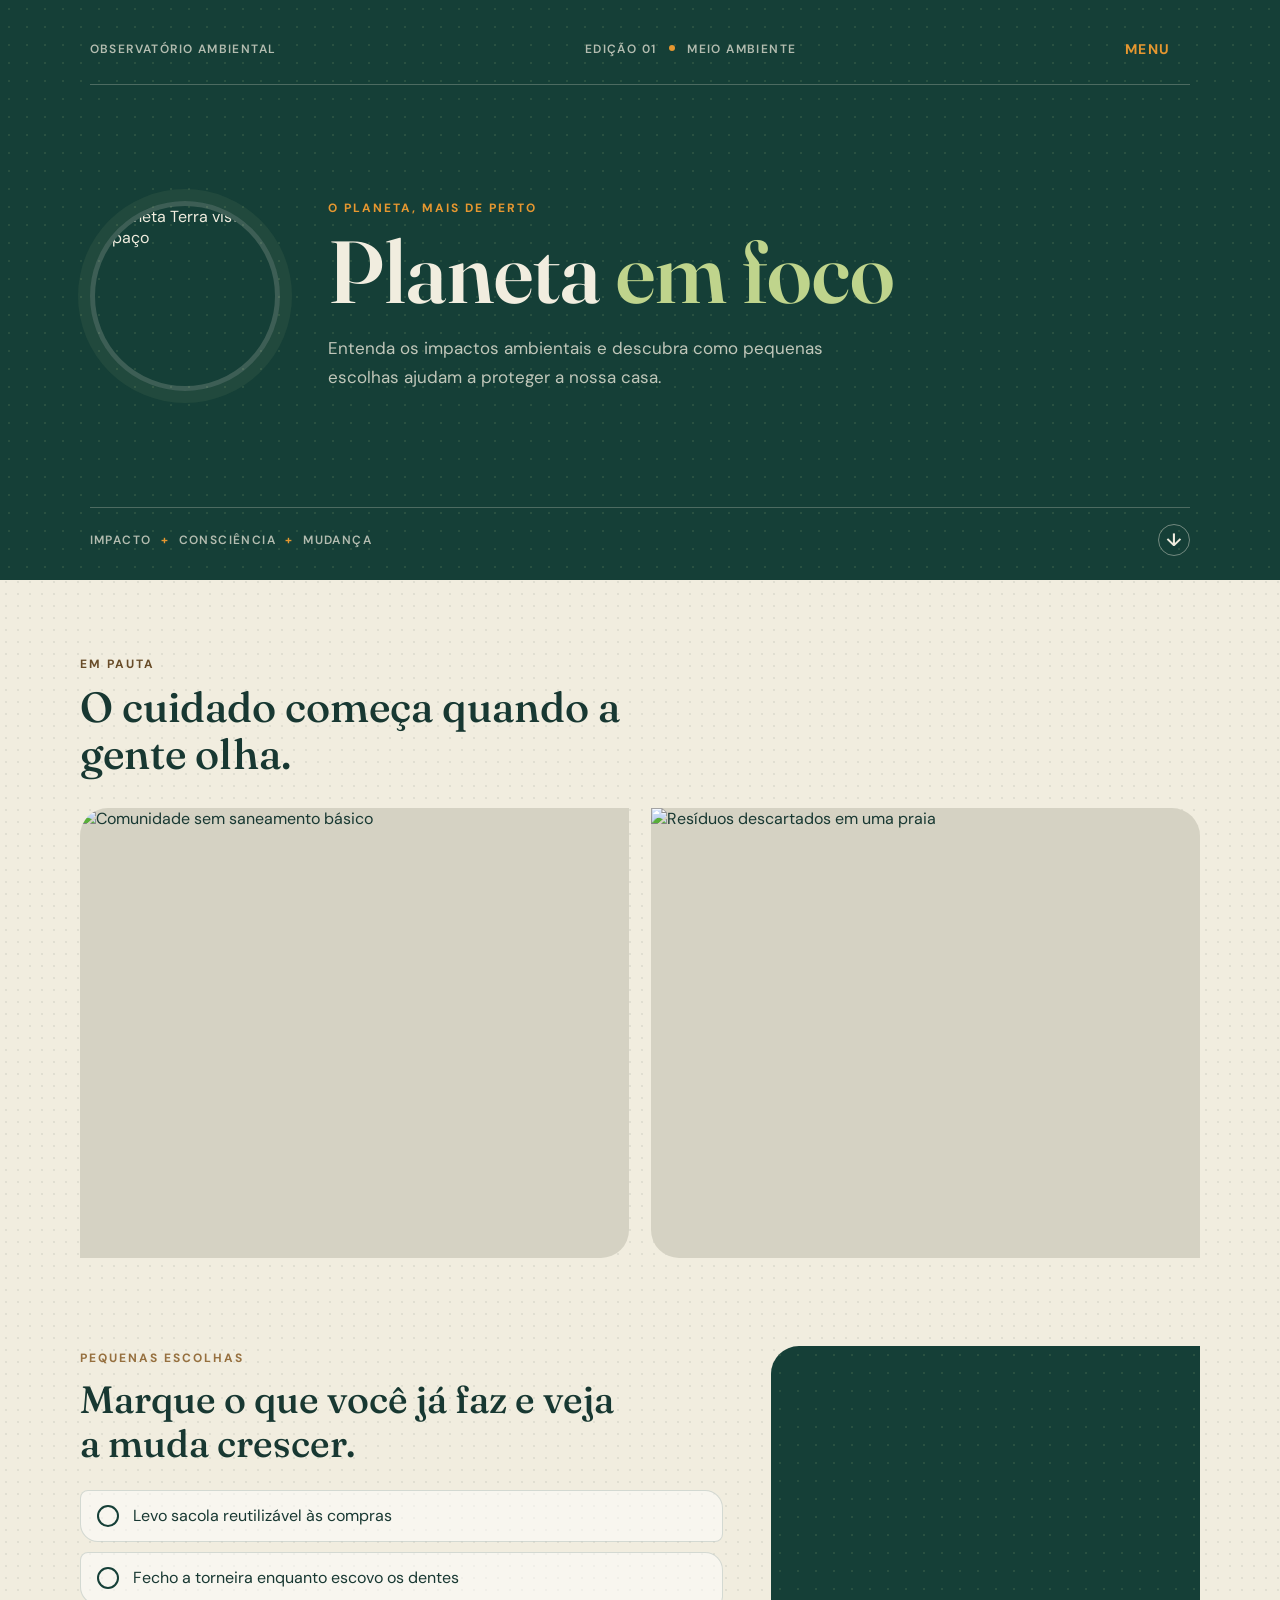
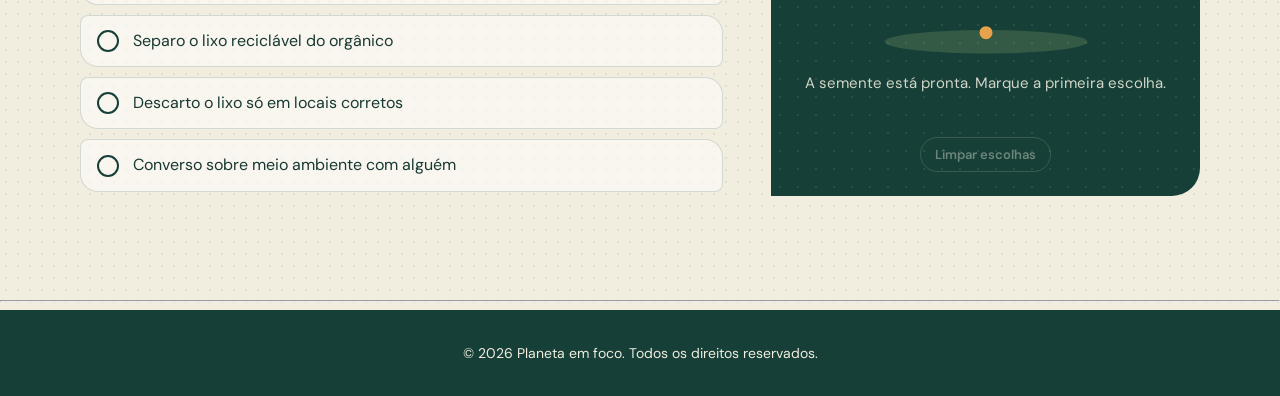
==== index.html @ eb2c62c0 "add new files" ====
<!doctype html>
<html lang="pt-BR">
  <head>
    <meta charset="UTF-8" />
    <meta name="viewport" content="width=device-width, initial-scale=1.0" />
    <link rel="preconnect" href="https://fonts.googleapis.com" />
    <link rel="preconnect" href="https://fonts.gstatic.com" crossorigin />
    <link
      href="https://fonts.googleapis.com/css2?family=DM+Sans:wght@400;500;600;700&family=Fraunces:opsz,wght@9..144,500;9..144,600;9..144,700&display=swap"
      rel="stylesheet"
    />
    <link rel="stylesheet" href="css/style.css" />
    <link rel="stylesheet" href="css/interacoes.css" />
    <title>Planeta em foco</title>
  </head>
  <body>
    <div class="capa">
      <div class="linha-superior">
        <span>Observatório ambiental</span>
        <span>Edição 01 <i></i> Meio ambiente</span>
        <nav class="navegacao" aria-label="Navegação principal">
          <details class="menu">
            <summary class="link-menu botao-menu">Menu</summary>
            <div class="opcoes-menu">
              <a class="link-menu" href="html/sobre-nos.html">Sobre nós</a>
              <a class="link-menu" href="html/projetos.html">Projetos</a>
              <a class="link-menu" href="html/feitos.html">Feitos</a>
              <a class="link-menu" href="html/blog.html">Blog</a>
              <a class="link-menu" href="html/comoajudar.html">Como ajudar</a>
              <a class="link-menu" href="html/voluntario.html">Voluntarie-se</a>
              <a class="link-menu" href="html/campanhas.html">Campanhas</a>
              <a class="link-menu" href="html/galeria.html">Galeria</a>
              <a class="link-menu" href="html/contatos.html">Contatos</a>
              <a class="link-menu" href="html/orcamento_hospedagem.html">Hospedagem e domínio</a>
            </div>
          </details>
        </nav>
      </div>
      <div class="destaque">
        <img
          class="imagem-planeta"
          src="https://images.unsplash.com/photo-1614730321146-b6fa6a46bcb4?auto=format&fit=crop&w=400&q=85"
          alt="Planeta Terra visto do espaço"
        />
        <div class="texto-destaque">
          <p class="subtitulo">O planeta, mais de perto</p>
          <h1>Planeta <span>em foco</span></h1>
          <p class="descricao">
            Entenda os impactos ambientais e descubra como pequenas escolhas
            ajudam a proteger a nossa casa.
          </p>
        </div>
      </div>
      <div class="linha-inferior">
        <span>IMPACTO <b>+</b> CONSCIÊNCIA <b>+</b> MUDANÇA</span>
        <button
          class="seta-rolagem"
          type="button"
          aria-label="Ir para o final da página"
        >
          ↓
        </button>
      </div>
    </div>
    <main>
      <section class="temas" aria-label="Temas ambientais">
        <div class="titulo-secao">
          <p class="subtitulo">Em pauta</p>
          <h2>O cuidado começa quando a gente olha.</h2>
        </div>
        <div class="grade-imagens">
          <figure class="cartao-imagem" tabindex="0">
            <img
              src="img/pexels-tomfisk-5368119.jpg.jpeg"
              alt="Comunidade sem saneamento básico"
            />
            <figcaption>
              <span>01 / SANEAMENTO</span
              ><strong>Infraestrutura também é saúde.</strong
              ><span
                >Sem saneamento básico, comunidades ficam mais expostas à
                poluição e a doenças.</span
              >
            </figcaption>
          </figure>
          <figure class="cartao-imagem imagem-secundaria" tabindex="0">
            <img
              src="img/pexels-shardar-tarikul-islam-84327533-9090149.jpg.jpeg"
              alt="Resíduos descartados em uma praia"
            />
            <figcaption>
              <span>02 / RESÍDUOS</span><strong>O lixo não desaparece.</strong
              ><span
                >Reduzir, reutilizar e reciclar ajuda a proteger os oceanos e a
                vida que depende deles.</span
              >
            </figcaption>
          </figure>
        </div>
      </section>
      <section class="escolhas" aria-labelledby="titulo-escolhas">
        <div>
          <p class="subtitulo">Pequenas escolhas</p>
          <h2 id="titulo-escolhas">Marque o que você já faz e veja a muda crescer.</h2>
          <ul class="escolhas-lista">
            <li><label><input type="checkbox" /> Levo sacola reutilizável às compras</label></li>
            <li><label><input type="checkbox" /> Fecho a torneira enquanto escovo os dentes</label></li>
            <li><label><input type="checkbox" /> Separo o lixo reciclável do orgânico</label></li>
            <li><label><input type="checkbox" /> Descarto o lixo só em locais corretos</label></li>
            <li><label><input type="checkbox" /> Converso sobre meio ambiente com alguém</label></li>
          </ul>
        </div>
        <figure class="escolhas-muda">
          <svg viewBox="0 0 200 220" role="img" aria-label="Muda que cresce a cada escolha marcada">
            <ellipse cx="100" cy="206" rx="78" ry="9" fill="#bfd48c" opacity="0.18" />
            <circle cx="100" cy="199" r="5" fill="#e6a34b" />
            <rect class="muda-caule" x="97" y="60" width="6" height="140" rx="3" fill="#bfd48c" />
            <g class="muda-folha esquerda" data-passo="1"><ellipse cx="80" cy="174" rx="20" ry="9" transform="rotate(-28 80 174)" fill="#bfd48c" /></g>
            <g class="muda-folha direita" data-passo="2"><ellipse cx="121" cy="146" rx="21" ry="9" transform="rotate(28 121 146)" fill="#bfd48c" /></g>
            <g class="muda-folha esquerda" data-passo="3"><ellipse cx="78" cy="118" rx="22" ry="10" transform="rotate(-28 78 118)" fill="#bfd48c" /></g>
            <g class="muda-folha direita" data-passo="4"><ellipse cx="123" cy="92" rx="22" ry="10" transform="rotate(28 123 92)" fill="#bfd48c" /></g>
            <g class="muda-folha esquerda" data-passo="5"><ellipse cx="82" cy="66" rx="20" ry="9" transform="rotate(-28 82 66)" fill="#bfd48c" /></g>
            <circle class="muda-fruto" cx="100" cy="52" r="10" fill="#e6a34b" />
          </svg>
          <figcaption aria-live="polite"></figcaption>
          <button class="escolhas-limpar" type="button">Limpar escolhas</button>
        </figure>
      </section>
    </main>
    <hr />
    <footer>
      <p>&copy; 2026 Planeta em foco. Todos os direitos reservados.</p>
    </footer>
    <script>
      document.addEventListener("DOMContentLoaded", () => {
        const scrollButton = document.querySelector(".seta-rolagem");

        if (!scrollButton) return;

        const goToBottom = () => {
          window.scrollTo({
            top: document.documentElement.scrollHeight,
            behavior: "smooth",
          });
        };

        scrollButton.addEventListener("click", goToBottom);
        scrollButton.addEventListener("keydown", (event) => {
          if (event.key === "Enter" || event.key === " ") {
            event.preventDefault();
            goToBottom();
          }
        });
      });
    </script>
      <script src="js/interacoes.js"></script>
  </body>
</html>
---- css/style.css ----
:root {
    color-scheme: light;
    --paper: #f1eddf;
    --ink: #183832;
    --forest: #153f37;
    --leaf: #bfd48c;
    --sun: #e69730;
    --muted: #222423;
}

* {
    box-sizing: border-box;
}

body {
    min-width: 320px;
    margin: 0;
    color: var(--ink);
    background-color: var(--paper);
    background-image: radial-gradient(rgba(42, 66, 51, 0.09) 0.7px, transparent 0.8px);
    background-size: 12px 12px;
    font-family: 'DM Sans', sans-serif;
}

.capa {
    min-height: 580px;
    padding: 30px max(7vw, 32px) 24px;
    display: flex;
    flex-direction: column;
    justify-content: space-between;
    color: var(--paper);
    background-color: var(--forest);
    background-image: radial-gradient(rgba(191, 212, 140, 0.12) 0.8px, transparent 1px);
    background-size: 18px 18px;
}

.linha-superior,
.linha-inferior {
    display: flex;
    justify-content: space-between;
    align-items: center;
    gap: 16px;
    color: rgba(241, 237, 223, 0.72);
    font-size: 12px;
    font-weight: 600;
    letter-spacing: 1.4px;
    text-transform: uppercase;
}

.linha-superior {
    padding-bottom: 16px;
    border-bottom: 1px solid rgba(241, 237, 223, 0.25);
}

.navegacao {
    display: flex;
    align-items: center;
}

.menu {
    position: relative;
}

.botao-menu {
    list-style: none;
    transition: color 180ms ease, background-color 180ms ease, transform 180ms ease;
}

.botao-menu:hover,
.botao-menu:focus-visible,
.menu[open] > .botao-menu {
    color: var(--leaf);
    background-color: rgba(241, 237, 223, 0.1);
    transform: translateY(-2px);
}

.botao-menu:focus-visible {
    outline: 2px solid var(--sun);
    outline-offset: 3px;
}

.botao-menu::-webkit-details-marker {
    display: none;
}

.opcoes-menu {
    position: absolute;
    top: 100%;
    right: 0;
    z-index: 5;
    display: none;
    min-width: 190px;
    padding: 8px;
    flex-direction: column;
    background: var(--forest);
    border: 1px solid rgba(241, 237, 223, 0.25);
    box-shadow: 0 12px 28px rgba(0, 0, 0, 0.2);
}

.menu:hover .opcoes-menu,
.menu:focus-within .opcoes-menu,
.menu[open] .opcoes-menu {
    display: flex;
}

.opcoes-menu .link-menu {
    display: block;
    padding: 10px 12px;
    text-align: left;
}

.opcoes-menu .link-menu:hover,
.opcoes-menu .link-menu:focus-visible {
    background: rgba(241, 237, 223, 0.12);
    color: var(--leaf);
    transform: translateX(3px);
}

.opcoes-menu .link-menu {
    transition: background-color 180ms ease, color 180ms ease, transform 180ms ease;
}

.linha-superior i {
    display: inline-block;
    width: 6px;
    height: 6px;
    margin: 0 8px 2px;
    border-radius: 50%;
    background: var(--sun);
}

.destaque {
    width: min(100%, 1120px);
    margin: 40px auto;
    display: grid;
    grid-template-columns: 190px minmax(0, 1fr);
    align-items: center;
    gap: 48px;
}

.imagem-planeta {
    width: 190px;
    aspect-ratio: 1;
    border: 5px solid rgba(241, 237, 223, 0.18);
    border-radius: 50%;
    object-fit: cover;
    box-shadow: 0 0 0 12px rgba(191, 212, 140, 0.07);
}

.subtitulo {
    margin: 0 0 12px;
    color: var(--sun);
    font-size: 12px;
    font-weight: 700;
    letter-spacing: 2px;
    text-transform: uppercase;
}

.texto-destaque h1 {
    margin: 0;
    font-family: 'Fraunces', Georgia, serif;
    font-size: 88px;
    font-weight: 600;
    line-height: 0.98;
}

.texto-destaque h1 span {
    color: var(--leaf);
}

.descricao {
    max-width: 530px;
    margin: 20px 0 0;
    color: rgba(241, 237, 223, 0.78);
    font-size: 17px;
    line-height: 1.7;
}

.linha-inferior {
    padding-top: 16px;
    border-top: 1px solid rgba(241, 237, 223, 0.25);
}

.linha-inferior b {
    padding: 0 5px;
    color: var(--sun);
}

.seta-rolagem {
    display: grid;
    width: 32px;
    aspect-ratio: 1;
    place-items: center;
    padding: 0;
    border: 1px solid rgba(241, 237, 223, 0.42);
    border-radius: 50%;
    background: transparent;
    color: var(--paper);
    font: inherit;
    font-size: 18px;
    cursor: pointer;
    transition: transform 220ms ease, background-color 220ms ease, box-shadow 220ms ease, border-color 220ms ease;
    animation: flutuar-seta 2s ease-in-out infinite;
}

.seta-rolagem:hover,
.seta-rolagem:focus-visible {
    transform: translateY(3px) scale(1.08);
    background: rgba(255, 255, 255, 0.08);
    border-color: rgba(241, 237, 223, 0.8);
    box-shadow: 0 0 0 6px rgba(191, 212, 140, 0.12);
    outline: none;
    animation-play-state: paused;
}

.seta-rolagem:active {
    transform: translateY(4px) scale(0.94);
}

@keyframes flutuar-seta {
    0%, 100% {
        transform: translateY(0);
    }
    50% {
        transform: translateY(4px);
    }
}

.temas {
    width: min(100% - 64px, 1120px);
    margin: 0 auto;
    padding: 76px 0 88px;
}

.titulo-secao {
    max-width: 620px;
    margin-bottom: 30px;
}

.titulo-secao .subtitulo {
    color: #684c28;
}

.titulo-secao h2 {
    margin: 0;
    font-family: 'Fraunces', Georgia, serif;
    font-size: 42px;
    font-weight: 500;
    line-height: 1.12;
}
.subtitulo-h3 {
    font-size: 24px;
}
.texto-secao {
    max-width: 620px;
    color: var(--muted);
    font-size: 16px;
    line-height: 1.7;
}
.video-galeria {
    max-width: 860px;
    margin: 40px auto 56px;
    padding: clamp(18px, 3vw, 28px);
    border: 1px solid rgba(21, 63, 55, 0.16);
    border-radius: 8px 32px;
    background: rgba(255, 255, 255, 0.58);
    box-shadow: 0 18px 42px rgba(24, 56, 50, 0.1);
}

.video-galeria-cabecalho {
    margin-bottom: 20px;
}

.video-galeria-cabecalho .subtitulo {
    margin: 0 0 8px;
    color: #96703f;
    font-size: 12px;
    font-weight: 700;
    letter-spacing: 1.5px;
    text-transform: uppercase;
}

.video-galeria-cabecalho h2 {
    margin: 0;
    font-family: 'Fraunces', Georgia, serif;
    font-size: clamp(28px, 4vw, 38px);
    font-weight: 500;
    line-height: 1.15;
}

.video-galeria-cabecalho .texto-secao {
    margin: 10px 0 0;
}

.video-galeria-grade {
    display: grid;
    grid-template-columns: repeat(2, minmax(0, 1fr));
    gap: 20px;
}

.video-galeria-item {
    min-width: 0;
    margin: 0;
}

.video-galeria-player {
    display: block;
    width: 100%;
    aspect-ratio: 16 / 9;
    border: 1px solid rgba(21, 63, 55, 0.18);
    border-radius: 4px 20px;
    background: #10251f;
    object-fit: cover;
    box-shadow: 0 10px 24px rgba(24, 56, 50, 0.16);
}

.video-galeria-item figcaption {
    margin-top: 10px;
    color: var(--ink);
    font-size: 14px;
    font-weight: 700;
}

.video-galeria-player:focus-visible {
    outline: 3px solid var(--sun);
    outline-offset: 4px;
}

.video-galeria-nota {
    margin: 14px 0 0;
    color: var(--muted);
    font-size: 13px;
    line-height: 1.6;
}

@media (max-width: 600px) {
    .video-galeria-grade {
        grid-template-columns: 1fr;
    }
}

.hospedagem-grade {
    display: grid;
    grid-template-columns: repeat(auto-fit, minmax(min(100%, 280px), 1fr));
    align-items: stretch;
    gap: 18px;
    margin: 32px 0;
}

.hospedagem-opcao {
    display: flex;
    flex-direction: column;
    padding: 24px;
    border: 1px solid rgba(21, 63, 55, 0.18);
    border-radius: 6px;
    background: rgba(255, 255, 255, 0.46);
}

.hospedagem-recomendada {
    border-color: var(--forest);
    background: rgba(191, 212, 140, 0.2);
}

.hospedagem-tipo {
    margin: 0 0 10px;
    color: #583f1e;
    font-size: 12px;
    font-weight: 700;
    text-transform: uppercase;
}

.hospedagem-opcao h3,
.hospedagem-recomendacao h3 {
    margin: 0 0 12px;
    font-family: 'Fraunces', Georgia, serif;
    font-size: 25px;
    font-weight: 500;
    line-height: 1.2;
}

.hospedagem-resumo,
.hospedagem-nota,
.hospedagem-recomendacao p,
.hospedagem-rodape,
.hospedagem-fontes {
    color: var(--muted);
    line-height: 1.65;
}

.hospedagem-opcao dl {
    margin: 12px 0;
}

.hospedagem-opcao dl div {
    display: flex;
    justify-content: space-between;
    gap: 12px;
    padding: 10px 0;
    border-bottom: 1px solid rgba(21, 63, 55, 0.12);
}

.hospedagem-opcao dt {
    color: var(--muted);
}

.hospedagem-opcao dd {
    margin: 0;
    color: var(--ink);
    font-weight: 700;
    text-align: right;
}

.hospedagem-opcao a {
    margin-top: auto;
    color: var(--forest);
    font-weight: 700;
}

.hospedagem-recomendacao {
    margin: 36px 0 24px;
    padding: 28px;
    border-left: 4px solid var(--sun);
    background: rgba(255, 255, 255, 0.48);
}

.hospedagem-recomendacao .subtitulo {
    color: #9c5900;
}

.hospedagem-recomendacao p,
.hospedagem-rodape,
.hospedagem-fontes {
    margin-bottom: 0;
    font-size: 14px;
}

.hospedagem-rodape {
    max-width: 850px;
}

.hospedagem-fontes a {
    color: var(--forest);
}

.formulario-voluntario {
    max-width: 760px;
    margin: 28px 0;
    padding: 24px;
    border: 1px solid rgba(21, 63, 55, 0.18);
    border-radius: 6px;
    background: rgba(255, 255, 255, 0.46);
}

.campos-voluntario {
    display: grid;
    grid-template-columns: repeat(auto-fit, minmax(min(100%, 240px), 1fr));
    gap: 18px;
}

.campo-voluntario {
    display: grid;
    align-content: start;
    gap: 7px;
    min-width: 0;
}

.campo-amplo {
    grid-column: 1 / -1;
}

.campo-voluntario label,
.opcoes-voluntario legend {
    color: var(--ink);
    font-size: 14px;
    font-weight: 700;
}

.campo-voluntario input,
.campo-voluntario select,
.campo-voluntario textarea {
    width: 100%;
    min-height: 44px;
    padding: 10px 12px;
    border: 1px solid rgba(21, 63, 55, 0.3);
    border-radius: 4px;
    background: #fffefa;
    color: var(--ink);
    font: inherit;
}

.campo-voluntario textarea {
    min-height: 120px;
    resize: vertical;
}

.campo-voluntario input:focus-visible,
.campo-voluntario select:focus-visible,
.campo-voluntario textarea:focus-visible,
.opcoes-voluntario input:focus-visible,
.botao-voluntario:focus-visible {
    outline: 3px solid var(--sun);
    outline-offset: 3px;
}

.opcoes-voluntario {
    display: flex;
    flex-wrap: wrap;
    gap: 14px 22px;
    margin: 0;
    padding: 16px;
    border: 1px solid rgba(21, 63, 55, 0.18);
    border-radius: 4px;
}

.opcoes-voluntario legend {
    padding: 0 6px;
}

.opcoes-voluntario label {
    display: inline-flex;
    align-items: center;
    gap: 8px;
    color: var(--ink);
    font-size: 14px;
}

.opcoes-voluntario input {
    width: 18px;
    height: 18px;
    accent-color: var(--forest);
}

.aviso-formulario,
.retorno-formulario {
    color: var(--muted);
    font-size: 14px;
    line-height: 1.6;
}

.botao-voluntario {
    min-height: 44px;
    padding: 10px 18px;
    border: 1px solid var(--forest);
    border-radius: 4px;
    background: var(--forest);
    color: var(--paper);
    font: inherit;
    font-weight: 700;
    cursor: pointer;
    transition: transform 180ms ease, box-shadow 180ms ease, background-color 180ms ease;
}

.botao-voluntario:hover:not(:disabled),
.botao-voluntario:focus-visible:not(:disabled) {
    background: #20594d;
    box-shadow: 0 8px 18px rgba(24, 56, 50, 0.2);
    transform: translateY(-2px);
}

.botao-voluntario:active:not(:disabled) {
    box-shadow: 0 3px 8px rgba(24, 56, 50, 0.16);
    transform: translateY(1px) scale(0.98);
}

.botao-voluntario:disabled {
    cursor: not-allowed;
    opacity: 0.6;
}

.arvore-scroll {
    width: min(100% - 64px, 1120px);
    margin: 24px auto 10px;
    padding: 20px 0 10px;
}

.arvore-wrapper {
    display: grid;
    grid-template-columns: minmax(0, 1.2fr) minmax(0, 0.8fr);
    align-items: center;
    gap: 30px;
    padding: 32px 28px;
    border-radius: 32px;
    background: linear-gradient(135deg, rgba(191, 212, 140, 0.18), rgba(255, 255, 255, 0.4));
    border: 1px solid rgba(21, 63, 55, 0.08);
    box-shadow: 0 18px 36px rgba(24, 56, 50, 0.06);
}

.arvore-scene {
    position: relative;
    width: min(100%, 520px);
    height: 280px;
    margin: 0 auto;
    cursor: pointer;
    overflow: hidden;
    isolation: isolate;
}

.arvore-scene::after {
    content: "";
    position: absolute;
    left: 50%;
    bottom: 66px;
    width: 210px;
    height: 120px;
    border-radius: 50%;
    background: radial-gradient(circle, rgba(130, 193, 108, 0.4) 0%, rgba(130, 193, 108, 0.14) 42%, rgba(130, 193, 108, 0) 72%);
    transform: translateX(-50%) scale(0.2);
    opacity: 0;
    transition: transform 700ms ease, opacity 500ms ease;
}

.sol {
    position: absolute;
    top: 26px;
    right: 52px;
    width: 64px;
    height: 64px;
    border-radius: 50%;
    background: radial-gradient(circle, #fbe9a7 0%, #f2c66f 52%, #db9d3f 100%);
    box-shadow: 0 0 28px rgba(242, 198, 111, 0.7);
    opacity: 0.4;
    transition: opacity 400ms ease, transform 500ms ease;
}

.arvore-scene:hover .sol,
.arvore-scene:focus-within .sol {
    opacity: 1;
    transform: scale(1.08);
}

.solo {
    position: absolute;
    left: 12%;
    right: 12%;
    bottom: 18px;
    height: 32px;
    border-radius: 50%;
    background: linear-gradient(180deg, #7ca569 0%, #3b7d4a 100%);
    box-shadow: inset 0 8px 18px rgba(255, 255, 255, 0.12);
}

.raiz {
    position: absolute;
    left: 50%;
    bottom: 20px;
    width: 26px;
    height: 24px;
    border-radius: 50% 50% 60% 40%;
    background: linear-gradient(180deg, #785b3d 0%, #5a3d2d 100%);
    box-shadow: 12px 4px 0 rgba(90, 61, 45, 0.35), -12px 4px 0 rgba(90, 61, 45, 0.25);
    transform: translateX(-50%) scaleY(0.15);
    opacity: 0;
    transition: transform 500ms ease, opacity 300ms ease;
}

.tronco {
    position: absolute;
    left: 50%;
    bottom: 30px;
    width: 26px;
    height: 0;
    border-radius: 18px;
    background: linear-gradient(180deg, #785b3d 0%, #5a3d2d 100%);
    box-shadow: inset -5px 0 0 rgba(255, 255, 255, 0.12);
    transform: translateX(-50%) scaleY(0.1);
    transform-origin: bottom center;
    opacity: 0;
    transition: height 700ms cubic-bezier(0.19, 1, 0.22, 1), transform 700ms ease, opacity 300ms ease;
}

.galho {
    position: absolute;
    left: 50%;
    width: 100px;
    height: 12px;
    border-radius: 999px;
    background: linear-gradient(90deg, #5a3d2d, #785b3d);
    transform-origin: left center;
    opacity: 0;
    transition: transform 700ms ease, opacity 300ms ease;
}

.galho-1 {
    bottom: 142px;
    transform: translateX(-15%) rotate(-34deg) scaleX(0.08);
}

.galho-2 {
    bottom: 154px;
    transform: translateX(-82%) rotate(26deg) scaleX(0.08);
}

.galho-3 {
    bottom: 126px;
    width: 88px;
    transform: translateX(-18%) rotate(-18deg) scaleX(0.08);
}

.galho-4 {
    bottom: 170px;
    width: 86px;
    transform: translateX(-76%) rotate(38deg) scaleX(0.08);
}

.galho-5 {
    bottom: 185px;
    width: 84px;
    transform: translateX(-20%) rotate(-42deg) scaleX(0.08);
}

.folha {
    position: absolute;
    width: 42px;
    height: 42px;
    border-radius: 58% 42% 56% 44% / 52% 45% 55% 48%;
    background: linear-gradient(135deg, #d9f09f 0%, #88bf5a 26%, #3b8d57 100%);
    box-shadow: inset -6px -4px 0 rgba(255, 255, 255, 0.12), 0 8px 18px rgba(25, 76, 51, 0.12);
    opacity: 0;
    transform: scale(0.18) translateY(18px) rotate(8deg);
    transition: transform 700ms cubic-bezier(0.16, 1, 0.3, 1), opacity 500ms ease;
}

.folha-1 { left: 42%; bottom: 122px; }
.folha-2 { left: 50%; bottom: 148px; }
.folha-3 { left: 57%; bottom: 136px; }
.folha-4 { left: 35%; bottom: 144px; }
.folha-5 { left: 53%; bottom: 176px; }
.folha-6 { left: 41%; bottom: 178px; }
.folha-7 { left: 61%; bottom: 172px; }
.folha-8 { left: 46%; bottom: 196px; }
.folha-9 { left: 51%; bottom: 208px; }
.folha-10 { left: 37%; bottom: 188px; }
.folha-11 { left: 63%; bottom: 150px; }
.folha-12 { left: 30%; bottom: 166px; }
.folha-13 { left: 49%; bottom: 222px; }
.folha-14 { left: 57%; bottom: 216px; }
.folha-15 { left: 27%; bottom: 145px; width: 34px; height: 34px; }
.folha-16 { left: 68%; bottom: 142px; width: 36px; height: 36px; }
.folha-17 { left: 32%; bottom: 194px; width: 38px; height: 38px; }
.folha-18 { left: 67%; bottom: 184px; width: 40px; height: 40px; }
.folha-19 { left: 40%; bottom: 218px; width: 34px; height: 34px; }
.folha-20 { left: 59%; bottom: 232px; width: 36px; height: 36px; }
.folha-21 { left: 23%; bottom: 176px; width: 32px; height: 32px; }
.folha-22 { left: 72%; bottom: 166px; width: 32px; height: 32px; }
.folha-23 { left: 44%; bottom: 154px; width: 30px; height: 30px; }
.folha-24 { left: 51%; bottom: 160px; width: 32px; height: 32px; }
.folha-25 { left: 47%; bottom: 180px; width: 34px; height: 34px; }
.folha-26 { left: 55%; bottom: 188px; width: 30px; height: 30px; }
.folha-27 { left: 43%; bottom: 202px; width: 32px; height: 32px; }
.folha-28 { left: 52%; bottom: 210px; width: 34px; height: 34px; }
.folha-29 { left: 46%; bottom: 226px; width: 28px; height: 28px; }
.folha-30 { left: 56%; bottom: 224px; width: 30px; height: 30px; }
.folha-31 { left: 38%; bottom: 156px; width: 28px; height: 28px; }
.folha-32 { left: 58%; bottom: 158px; width: 28px; height: 28px; }
.folha-33 { left: 40%; bottom: 186px; width: 30px; height: 30px; }
.folha-34 { left: 61%; bottom: 194px; width: 28px; height: 28px; }
.folha-35 { left: 48%; bottom: 196px; width: 26px; height: 26px; }
.folha-36 { left: 54%; bottom: 202px; width: 28px; height: 28px; }
.folha-37 { left: 36%; bottom: 216px; width: 28px; height: 28px; }
.folha-38 { left: 63%; bottom: 214px; width: 28px; height: 28px; }
.folha-39 { left: 44%; bottom: 238px; width: 26px; height: 26px; }
.folha-40 { left: 60%; bottom: 240px; width: 26px; height: 26px; }
.folha-49 { left: 35%; bottom: 158px; width: 30px; height: 30px; }
.folha-50 { left: 40%; bottom: 166px; width: 34px; height: 34px; }
.folha-51 { left: 45%; bottom: 158px; width: 28px; height: 28px; }
.folha-52 { left: 38%; bottom: 184px; width: 28px; height: 28px; }
.folha-53 { left: 44%; bottom: 188px; width: 32px; height: 32px; }
.folha-54 { left: 49%; bottom: 178px; width: 28px; height: 28px; }
.folha-55 { left: 41%; bottom: 208px; width: 26px; height: 26px; }
.folha-56 { left: 47%; bottom: 214px; width: 24px; height: 24px; }
.folha-57 { left: 27%; bottom: 154px; width: 30px; height: 30px; }
.folha-58 { left: 32%; bottom: 162px; width: 34px; height: 34px; }
.folha-59 { left: 36%; bottom: 174px; width: 28px; height: 28px; }
.folha-60 { left: 25%; bottom: 184px; width: 28px; height: 28px; }
.folha-61 { left: 30%; bottom: 194px; width: 32px; height: 32px; }
.folha-62 { left: 35%; bottom: 202px; width: 26px; height: 26px; }
.folha-63 { left: 28%; bottom: 214px; width: 24px; height: 24px; }
.folha-64 { left: 34%; bottom: 222px; width: 28px; height: 28px; }

.arvore-scene:hover::after,
.arvore-scene:focus-within::after,
.arvore-scene.arvore-fixa::after {
    opacity: 1;
    transform: translateX(-50%) scale(1);
}

.arvore-scene:hover .raiz,
.arvore-scene:focus-within .raiz,
.arvore-scene:hover .tronco,
.arvore-scene:focus-within .tronco,
.arvore-scene:hover .galho,
.arvore-scene:focus-within .galho,
.arvore-scene:hover .folha,
.arvore-scene:focus-within .folha {
    opacity: 1;
}

.arvore-scene:hover .raiz,
.arvore-scene:focus-within .raiz {
    transform: translateX(-50%) scaleY(1);
}

.arvore-scene:hover .tronco,
.arvore-scene:focus-within .tronco {
    height: 135px;
    transform: translateX(-50%) scaleY(1);
}

.arvore-scene:hover .galho-1,
.arvore-scene:focus-within .galho-1 {
    transform: translateX(-15%) rotate(-34deg) scaleX(1);
}

.arvore-scene:hover .galho-2,
.arvore-scene:focus-within .galho-2 {
    transform: translateX(-82%) rotate(26deg) scaleX(1);
}

.arvore-scene:hover .galho-3,
.arvore-scene:focus-within .galho-3 {
    transform: translateX(-18%) rotate(-18deg) scaleX(1);
}

.arvore-scene:hover .galho-4,
.arvore-scene:focus-within .galho-4 {
    transform: translateX(-76%) rotate(38deg) scaleX(1);
}

.arvore-scene:hover .galho-5,
.arvore-scene:focus-within .galho-5 {
    transform: translateX(-20%) rotate(-42deg) scaleX(1);
}

.arvore-scene:hover .folha,
.arvore-scene:focus-within .folha,
.arvore-scene.arvore-fixa .folha {
    transform: scale(1) translateY(0) rotate(0deg);
}

.arvore-scene.arvore-fixa .sol {
    opacity: 1;
    transform: scale(1.08);
}

.arvore-scene.arvore-fixa .raiz {
    opacity: 1;
    transform: translateX(-50%) scaleY(1);
}

.arvore-scene.arvore-fixa .tronco {
    height: 135px;
    opacity: 1;
    transform: translateX(-50%) scaleY(1);
}

.arvore-scene.arvore-fixa .galho,
.arvore-scene.arvore-fixa .folha {
    opacity: 1;
}

.arvore-scene.arvore-fixa .galho-1 {
    transform: translateX(-15%) rotate(-34deg) scaleX(1);
}

.arvore-scene.arvore-fixa .galho-2 {
    transform: translateX(-82%) rotate(26deg) scaleX(1);
}

.arvore-scene.arvore-fixa .galho-3 {
    transform: translateX(-18%) rotate(-18deg) scaleX(1);
}

.arvore-scene.arvore-fixa .galho-4 {
    transform: translateX(-76%) rotate(38deg) scaleX(1);
}

.arvore-scene.arvore-fixa .galho-5 {
    transform: translateX(-20%) rotate(-42deg) scaleX(1);
}

.maca {
    position: absolute;
    z-index: 2;
    width: 17px;
    height: 17px;
    border-radius: 50%;
    background: radial-gradient(circle at 35% 30%, #ffcf92 0 10%, #e65f43 32%, #a92f35 100%);
    box-shadow: inset -3px -3px 0 rgba(112, 36, 39, 0.18), 0 5px 8px rgba(93, 47, 35, 0.18);
    opacity: 0;
    transform: scale(0.15) translateY(-8px);
    transform-origin: center bottom;
    transition: opacity 250ms ease, transform 520ms cubic-bezier(0.16, 1, 0.3, 1);
}

.maca::before {
    content: "";
    position: absolute;
    top: -5px;
    left: 9px;
    width: 2px;
    height: 7px;
    border-radius: 999px;
    background: #5a3d2d;
    transform: rotate(18deg);
}

.maca::after {
    content: "";
    position: absolute;
    top: -6px;
    left: 11px;
    width: 8px;
    height: 5px;
    border-radius: 100% 0 100% 0;
    background: #76a957;
    transform: rotate(-18deg);
}

.maca-1 { left: 31%; bottom: 174px; }
.maca-2 { left: 38%; bottom: 148px; --maca-deslocamento: -58px; }
.maca-3 { left: 45%; bottom: 196px; }
.maca-4 { left: 53%; bottom: 166px; }
.maca-5 { left: 59%; bottom: 205px; --maca-deslocamento: 58px; }
.maca-6 { left: 65%; bottom: 154px; }
.maca-7 { left: 41%; bottom: 226px; }
.maca-8 { left: 50%; bottom: 132px; }

.arvore-scene.arvore-fixa .maca {
    opacity: 1;
    transform: scale(1) translateY(0);
}

.arvore-scene.arvore-fixa .maca-1 { transition-delay: 80ms; }
.arvore-scene.arvore-fixa .maca-2 { transition-delay: 150ms; }
.arvore-scene.arvore-fixa .maca-3 { transition-delay: 220ms; }
.arvore-scene.arvore-fixa .maca-4 { transition-delay: 290ms; }
.arvore-scene.arvore-fixa .maca-5 { transition-delay: 360ms; }
.arvore-scene.arvore-fixa .maca-6 { transition-delay: 430ms; }
.arvore-scene.arvore-fixa .maca-7 { transition-delay: 500ms; }
.arvore-scene.arvore-fixa .maca-8 { transition-delay: 570ms; }

.maca-caindo {
    transition: none !important;
    will-change: top, left, transform;
}

.onda-clique {
    position: absolute;
    z-index: 3;
    width: 22px;
    height: 22px;
    border: 2px solid var(--sun);
    border-radius: 50%;
    pointer-events: none;
    transform: translate(-50%, -50%) scale(0.2);
    animation: onda-crescendo 850ms ease-out forwards;
}

@keyframes onda-crescendo {
    0% {
        opacity: 0.9;
        transform: translate(-50%, -50%) scale(0.2);
    }
    70% {
        opacity: 0.45;
    }
    100% {
        opacity: 0;
        transform: translate(-50%, -50%) scale(5.5);
    }
}

.texto-arvore {
    max-width: 430px;
}

.texto-arvore h2 {
    margin: 0;
    font-family: 'Fraunces', Georgia, serif;
    font-size: clamp(32px, 3vw, 48px);
    line-height: 1.1;
    color: var(--ink);
}

.texto-arvore {
    max-width: 430px;
}

.texto-arvore h2 {
    margin: 0;
    font-family: 'Fraunces', Georgia, serif;
    font-size: clamp(32px, 3vw, 48px);
    line-height: 1.1;
    color: var(--ink);
}

.noticias-header {
    display: flex;
    justify-content: space-between;
    align-items: flex-end;
    gap: 24px;
    margin-bottom: 28px;
    flex-wrap: wrap;
}

.titulo-noticias {
    display: flex;
    align-items: center;
    gap: 10px;
    margin-bottom: 8px;
}

.icone-noticias {
    display: inline-grid;
    place-items: center;
    width: 32px;
    height: 32px;
    border-radius: 50%;
    background: rgba(21, 63, 55, 0.08);
    color: var(--forest);
    font-size: 18px;
}

.titulo-noticias h2 {
    margin: 0;
    font-family: 'Fraunces', Georgia, serif;
    font-size: clamp(38px, 4vw, 54px);
    line-height: 1;
    color: var(--ink);
}

.frase-sustentabilidade {
    color: var(--forest);
    font-family: 'Fraunces', Georgia, serif;
    font-size: clamp(18px, 2vw, 28px);
    line-height: 1.2;
    text-align: right;
    font-style: italic;
}

.grade-noticias {
    display: grid;
    grid-template-columns: repeat(3, minmax(0, 1fr));
    gap: 26px;
}

.card-noticia {
    position: relative;
    display: flex;
    flex-direction: column;
    min-height: 100%;
    overflow: hidden;
    border: 1px solid rgba(21, 63, 55, 0.1);
    border-radius: 20px 20px 18px 18px;
    background: rgba(255, 255, 255, 0.35);
    box-shadow: 0 14px 28px rgba(24, 56, 50, 0.06);
    transition: transform 240ms cubic-bezier(0.22, 1, 0.36, 1), box-shadow 240ms ease, border-color 240ms ease;
}

.card-noticia:hover,
.card-noticia:focus-within {
    z-index: 1;
    border-color: rgba(21, 63, 55, 0.24);
    box-shadow: 0 22px 38px rgba(24, 56, 50, 0.16), 0 0 0 5px rgba(191, 212, 140, 0.12);
    transform: translateY(-7px) scale(1.012);
}

.card-noticia img {
    display: block;
    width: 100%;
    height: 220px;
    object-fit: cover;
    transition: transform 300ms ease, filter 300ms ease;
}

.card-noticia:hover img,
.card-noticia:focus-within img {
    filter: saturate(1.08) brightness(1.03);
    transform: scale(1.035);
}

.card-conteudo {
    display: flex;
    flex: 1;
    flex-direction: column;
    padding: 18px 18px 20px;
}

.tag-noticia {
    display: inline-block;
    width: fit-content;
    padding: 8px 12px;
    border-radius: 999px;
    background: rgba(191, 212, 140, 0.38);
    color: var(--forest);
    font-size: 11px;
    font-weight: 700;
    letter-spacing: 1.2px;
    text-transform: uppercase;
}

.data-noticia {
    display: inline-flex;
    align-items: center;
    gap: 8px;
    margin-top: 16px;
    color: var(--muted);
    font-size: 13px;
    font-weight: 600;
}

.ponto-data {
    display: inline-block;
    width: 8px;
    height: 8px;
    border-radius: 50%;
    background: var(--sun);
}

.card-noticia h3 {
    margin: 12px 0 12px;
    color: var(--ink);
    font-family: 'Fraunces', Georgia, serif;
    font-size: clamp(24px, 2vw, 31px);
    line-height: 1.2;
    font-weight: 600;
}

.card-noticia p {
    margin: 0;
    color: var(--ink);
    font-size: 15px;
    line-height: 1.65;
}

.botao-noticia {
    display: inline-flex;
    align-items: center;
    justify-content: center;
    width: fit-content;
    margin-top: auto;
    padding: 11px 18px;
    border-radius: 999px;
    background: var(--forest);
    color: #fff;
    font-size: 14px;
    font-weight: 700;
    text-decoration: none;
    transition: transform 180ms ease, color 180ms ease, background-color 180ms ease, box-shadow 180ms ease;
}

.botao-noticia:hover,
.botao-noticia:focus-visible {
    background: #20594d;
    box-shadow: 0 8px 18px rgba(24, 56, 50, 0.18);
    transform: translateY(-3px);
}

.botao-noticia:focus-visible {
    outline: 2px solid var(--sun);
    outline-offset: 4px;
}

.botao-noticia:active {
    box-shadow: 0 3px 8px rgba(24, 56, 50, 0.14);
    transform: translateY(0) scale(0.98);
}

.grade-imagens {
    display: grid;
    grid-template-columns: repeat(2, minmax(0, 1fr));
    gap: 22px;
}

.cartao-imagem {
    position: relative;
    min-width: 0;
    aspect-ratio: 1.22;
    margin: 0;
    overflow: hidden;
    border-radius: 28px 0;
    background: #d5d2c3;
    isolation: isolate;
}

.imagem-secundaria {
    border-radius: 0 28px;
}

.cartao-imagem img {
    display: block;
    width: 100%;
    height: 100%;
    object-fit: cover;
    transition: transform 350ms ease, filter 350ms ease;
}

.cartao-imagem figcaption {
    position: absolute;
    inset: 0;
    display: flex;
    flex-direction: column;
    justify-content: flex-end;
    gap: 10px;
    padding: 30px;
    color: #fff;
    background: linear-gradient(180deg, transparent 15%, rgba(13, 38, 32, 0.9) 100%);
    opacity: 0;
    transform: translateY(12px);
    transition: opacity 250ms ease, transform 250ms ease;
}

.cartao-imagem figcaption span:first-child {
    color: var(--leaf);
    font-size: 11px;
    font-weight: 700;
    letter-spacing: 1.5px;
}

.cartao-imagem figcaption strong {
    font-family: 'Fraunces', Georgia, serif;
    font-size: 30px;
    font-weight: 500;
    line-height: 1.1;
}

.cartao-imagem figcaption span:last-child {
    max-width: 440px;
    font-size: 15px;
    line-height: 1.55;
}

.cartao-imagem:hover img,
.cartao-imagem:focus img {
    transform: scale(1.045);
    filter: brightness(0.72);
}

.cartao-imagem:hover figcaption,
.cartao-imagem:focus figcaption {
    opacity: 1;
    transform: translateY(0);
}

.cartao-imagem:focus-visible {
    outline: 3px solid var(--sun);
    outline-offset: 4px;
}

@media (max-width: 760px) {
    .capa {
        min-height: 520px;
        padding: 24px;
    }

    .destaque {
        grid-template-columns: 120px minmax(0, 1fr);
        gap: 28px;
    }

    .imagem-planeta {
        width: 120px;
    }

    .texto-destaque h1 {
        font-size: 58px;
    }

    .descricao {
        font-size: 15px;
    }

    .temas {
        width: min(100% - 40px, 560px);
        padding: 56px 0;
    }

    .grade-noticias {
        grid-template-columns: repeat(2, minmax(0, 1fr));
    }

    .grade-imagens {
        grid-template-columns: 1fr;
    }
}

@media (max-width: 480px) {
    .linha-superior,
    .linha-inferior {
        font-size: 9px;
        letter-spacing: 0.8px;
    }

    .linha-superior {
        align-items: flex-start;
    }

    .linha-superior span:last-child {
        text-align: right;
    }

    .destaque {
        grid-template-columns: 1fr;
        justify-items: start;
        gap: 22px;
    }

    .imagem-planeta {
        width: 96px;
    }

    .texto-destaque h1 {
        font-size: 52px;
    }

    .titulo-secao h2 {
        font-size: 34px;
    }

    .noticias-header {
        align-items: flex-start;
    }

    .frase-sustentabilidade {
        text-align: left;
    }

    .grade-noticias {
        grid-template-columns: 1fr;
    }

    .card-noticia img {
        height: 210px;
    }

    .cartao-imagem figcaption {
        padding: 22px;
    }

    .cartao-imagem figcaption strong {
        font-size: 26px;
    }
}

@media (hover: none) {
    .cartao-imagem figcaption {
        opacity: 1;
        transform: none;
    }

    .cartao-imagem img {
        filter: brightness(0.78);
    }
}

@media (prefers-reduced-motion: reduce) {
    *,
    *::before,
    *::after {
        scroll-behavior: auto !important;
        transition-duration: 0.01ms !important;
    }
}

footer{
    text-align: center;
    padding: 20px 0;
    background-color: var(--forest);
    color: var(--paper);
    font-size: 14px;
}

.link-menu {
    background-color: transparent;
    color: var(--sun);
    border: none;
    padding: 10px 20px;
    font-size: 14px;
    font-weight: bold;
    cursor: pointer;
    border-radius: 4px;
    text-decoration: none;
    transition: background-color 0.3s ease;
}

.imagem-projeto-um {
    width: min(500px, 100%);
    height: auto;
    border-radius: 8px;
    margin-bottom: 10px;
}
---- css/interacoes.css ----
/* Planeta em foco — camada de interações.
   Usa só as cores e fontes já definidas em style.css (--paper, --ink, --forest, --leaf, --sun, --muted). */

/* ---------- Barra de progresso de leitura ---------- */
.progresso-leitura {
    position: fixed;
    inset: 0 0 auto 0;
    z-index: 40;
    height: 3px;
    background: var(--sun);
    transform: scaleX(0);
    transform-origin: left center;
    pointer-events: none;
}

/* ---------- Abertura da capa (uma única sequência ao carregar) ---------- */
.capa .imagem-planeta,
.capa .texto-destaque > * {
    animation: entrada-capa 700ms cubic-bezier(0.22, 1, 0.36, 1) both;
}

.capa .texto-destaque > :nth-child(1) { animation-delay: 120ms; }
.capa .texto-destaque > :nth-child(2) { animation-delay: 220ms; }
.capa .texto-destaque > :nth-child(3) { animation-delay: 340ms; }

@keyframes entrada-capa {
    from {
        opacity: 0;
        translate: 0 18px;
    }
    to {
        opacity: 1;
        translate: 0 0;
    }
}

/* ---------- Planeta: gira devagar, inclina com o mouse, pulsa ao clicar ---------- */
.imagem-planeta {
    cursor: pointer;
    transform: perspective(700px) rotateX(var(--inclina-x, 0deg)) rotateY(var(--inclina-y, 0deg));
    transition: transform 180ms ease-out, box-shadow 400ms ease;
    will-change: transform;
}

.imagem-planeta.planeta-vivo {
    animation: entrada-capa 700ms cubic-bezier(0.22, 1, 0.36, 1) both, girar-planeta 150s linear 700ms infinite;
}

.imagem-planeta:hover {
    box-shadow: 0 0 0 16px rgba(191, 212, 140, 0.12);
}

.imagem-planeta:focus-visible {
    outline: 2px solid var(--sun);
    outline-offset: 10px;
}

.imagem-planeta.planeta-pulso {
    animation: entrada-capa 0s both, girar-planeta 150s linear infinite, pulso-planeta 900ms ease-out;
}

@keyframes girar-planeta {
    to { rotate: 360deg; }
}

@keyframes pulso-planeta {
    0%   { box-shadow: 0 0 0 12px rgba(191, 212, 140, 0.07), 0 0 0 0 rgba(230, 163, 75, 0.55); scale: 1; }
    40%  { scale: 1.06; }
    100% { box-shadow: 0 0 0 12px rgba(191, 212, 140, 0.07), 0 0 0 46px rgba(230, 163, 75, 0); scale: 1; }
}

/* ---------- Menu: página atual ---------- */
.opcoes-menu .link-menu[aria-current="page"] {
    color: var(--leaf);
    background: rgba(241, 237, 223, 0.08);
}

.opcoes-menu .link-menu[aria-current="page"]::before {
    content: "";
    display: inline-block;
    width: 6px;
    height: 6px;
    margin: 0 9px 1px 0;
    border-radius: 50%;
    background: var(--sun);
}

/* ---------- Botão de voltar ao topo ---------- */
.botao-topo {
    position: fixed;
    right: max(20px, 3vw);
    bottom: max(20px, 3vw);
    z-index: 30;
    display: grid;
    width: 46px;
    aspect-ratio: 1;
    place-items: center;
    padding: 0;
    border: 1px solid rgba(191, 212, 140, 0.4);
    border-radius: 50%;
    background: var(--forest);
    color: var(--leaf);
    font: inherit;
    font-size: 20px;
    cursor: pointer;
    box-shadow: 0 10px 24px rgba(21, 63, 55, 0.28);
    opacity: 0;
    translate: 0 14px;
    visibility: hidden;
    transition: opacity 240ms ease, translate 240ms ease, visibility 240ms, background-color 200ms ease, color 200ms ease;
}

.botao-topo.visivel {
    opacity: 1;
    translate: 0 0;
    visibility: visible;
}

.botao-topo:hover,
.botao-topo:focus-visible {
    background: var(--leaf);
    color: var(--forest);
}

.botao-topo:focus-visible {
    outline: 2px solid var(--sun);
    outline-offset: 3px;
}

/* ---------- Lightbox ---------- */
.imagem-ampliavel {
    cursor: zoom-in;
    transition: transform 240ms cubic-bezier(0.22, 1, 0.36, 1), box-shadow 240ms ease;
}

.imagem-ampliavel:hover {
    transform: translateY(-3px);
    box-shadow: 0 16px 30px rgba(24, 56, 50, 0.18);
}

.imagem-ampliavel:focus-visible {
    outline: 3px solid var(--sun);
    outline-offset: 3px;
}

.lightbox {
    position: fixed;
    inset: 0;
    z-index: 100;
    display: grid;
    grid-template-rows: minmax(0, 1fr) auto;
    place-items: center;
    padding: 56px 72px 24px;
    background: rgba(12, 38, 33, 0.94);
    background-image: radial-gradient(rgba(191, 212, 140, 0.1) 0.8px, transparent 1px);
    background-size: 18px 18px;
    opacity: 0;
    visibility: hidden;
    transition: opacity 220ms ease, visibility 220ms;
}

.lightbox.aberta {
    opacity: 1;
    visibility: visible;
}

.lightbox img {
    max-width: 100%;
    max-height: 100%;
    border-radius: 8px;
    box-shadow: 0 24px 60px rgba(0, 0, 0, 0.4);
    transform: scale(0.96);
    transition: transform 260ms cubic-bezier(0.22, 1, 0.36, 1), opacity 180ms ease;
}

.lightbox.aberta img {
    transform: scale(1);
}

.lightbox img.trocando {
    opacity: 0;
}

.lightbox-legenda {
    margin: 18px 0 0;
    max-width: 640px;
    color: rgba(241, 237, 223, 0.82);
    font-size: 15px;
    line-height: 1.5;
    text-align: center;
}

.lightbox-legenda b {
    display: block;
    margin-bottom: 4px;
    color: var(--sun);
    font-size: 12px;
    font-weight: 700;
    letter-spacing: 1.4px;
}

.lightbox button {
    position: absolute;
    display: grid;
    width: 44px;
    aspect-ratio: 1;
    place-items: center;
    padding: 0;
    border: 1px solid rgba(241, 237, 223, 0.4);
    border-radius: 50%;
    background: transparent;
    color: var(--paper);
    font: inherit;
    font-size: 20px;
    cursor: pointer;
    transition: background-color 180ms ease, color 180ms ease, border-color 180ms ease;
}

.lightbox button:hover,
.lightbox button:focus-visible {
    background: var(--leaf);
    border-color: var(--leaf);
    color: var(--forest);
    outline: none;
}

.lightbox button:focus-visible {
    box-shadow: 0 0 0 3px var(--sun);
}

.lightbox-fechar { top: 18px; right: 20px; }
.lightbox-anterior { left: 18px; top: 50%; translate: 0 -50%; }
.lightbox-proxima { right: 18px; top: 50%; translate: 0 -50%; }

.lightbox[data-unica="true"] .lightbox-anterior,
.lightbox[data-unica="true"] .lightbox-proxima {
    display: none;
}

/* ---------- Blog: busca e filtros ---------- */
.filtro-noticias {
    margin: 0 0 28px;
    padding: 18px 20px;
    border: 1px solid rgba(21, 63, 55, 0.14);
    border-radius: 8px 24px;
    background: rgba(255, 255, 255, 0.5);
}

.filtro-busca {
    display: block;
    width: 100%;
    padding: 12px 14px;
    border: 1px solid rgba(21, 63, 55, 0.25);
    border-radius: 8px;
    background: var(--paper);
    color: var(--ink);
    font: inherit;
    font-size: 15px;
}

.filtro-busca:focus-visible {
    outline: 2px solid var(--sun);
    outline-offset: 2px;
}

.filtro-chips {
    display: flex;
    flex-wrap: wrap;
    gap: 8px;
    margin: 14px 0 0;
    padding: 0;
    border: 0;
}

.filtro-chip {
    padding: 8px 14px;
    border: 1px solid rgba(21, 63, 55, 0.22);
    border-radius: 999px;
    background: transparent;
    color: var(--forest);
    font: inherit;
    font-size: 13px;
    font-weight: 600;
    cursor: pointer;
    transition: background-color 180ms ease, color 180ms ease, border-color 180ms ease;
}

.filtro-chip:hover {
    background: rgba(191, 212, 140, 0.38);
}

.filtro-chip[aria-pressed="true"] {
    border-color: var(--forest);
    background: var(--forest);
    color: var(--paper);
}

.filtro-chip:focus-visible {
    outline: 2px solid var(--sun);
    outline-offset: 2px;
}

.filtro-resultado {
    margin: 14px 0 0;
    color: var(--muted);
    font-size: 14px;
}

.filtro-vazio {
    grid-column: 1 / -1;
    padding: 32px 24px;
    border: 1px dashed rgba(21, 63, 55, 0.3);
    border-radius: 8px 24px;
    color: var(--muted);
    text-align: center;
    line-height: 1.6;
}

.filtro-vazio button {
    margin-left: 6px;
    padding: 0;
    border: 0;
    background: none;
    color: var(--forest);
    font: inherit;
    font-weight: 700;
    text-decoration: underline;
    cursor: pointer;
}

.card-noticia[hidden] {
    display: none;
}

.card-noticia.card-entrando {
    animation: entrada-capa 360ms cubic-bezier(0.22, 1, 0.36, 1) both;
}

/* ---------- Início: pequenas escolhas ---------- */
.escolhas {
    width: min(100% - 64px, 1120px);
    margin: 0 auto;
    padding: 0 0 96px;
    display: grid;
    grid-template-columns: minmax(0, 1.2fr) minmax(0, 0.8fr);
    align-items: center;
    gap: 48px;
}

.escolhas h2 {
    margin: 0 0 24px;
    max-width: 560px;
    font-family: 'Fraunces', Georgia, serif;
    font-size: clamp(28px, 4vw, 38px);
    font-weight: 500;
    line-height: 1.15;
}

.escolhas .subtitulo {
    color: #96703f;
}

.escolhas-lista {
    display: grid;
    gap: 10px;
    margin: 0;
    padding: 0;
    list-style: none;
}

.escolhas-lista label {
    display: flex;
    align-items: center;
    gap: 14px;
    padding: 14px 16px;
    border: 1px solid rgba(21, 63, 55, 0.16);
    border-radius: 8px 18px;
    background: rgba(255, 255, 255, 0.5);
    font-size: 16px;
    line-height: 1.4;
    cursor: pointer;
    transition: background-color 200ms ease, border-color 200ms ease, transform 200ms ease;
}

.escolhas-lista label:hover {
    transform: translateX(4px);
    border-color: rgba(21, 63, 55, 0.4);
}

.escolhas-lista input {
    appearance: none;
    flex: none;
    display: grid;
    width: 22px;
    height: 22px;
    margin: 0;
    place-items: center;
    border: 2px solid var(--forest);
    border-radius: 50%;
    background: transparent;
    cursor: pointer;
    transition: background-color 200ms ease;
}

.escolhas-lista input::after {
    content: "";
    width: 9px;
    height: 5px;
    margin-top: -2px;
    border-left: 2px solid var(--paper);
    border-bottom: 2px solid var(--paper);
    rotate: -45deg;
    scale: 0;
    transition: scale 200ms cubic-bezier(0.34, 1.56, 0.64, 1);
}

.escolhas-lista input:checked {
    background: var(--forest);
}

.escolhas-lista input:checked::after {
    scale: 1;
}

.escolhas-lista input:focus-visible {
    outline: 2px solid var(--sun);
    outline-offset: 3px;
}

.escolhas-lista label:has(input:checked) {
    border-color: var(--forest);
    background: rgba(191, 212, 140, 0.4);
}

.escolhas-muda {
    margin: 0;
    padding: 28px 24px 24px;
    border-radius: 28px 0;
    background-color: var(--forest);
    background-image: radial-gradient(rgba(191, 212, 140, 0.12) 0.8px, transparent 1px);
    background-size: 18px 18px;
    color: var(--paper);
    text-align: center;
}

.escolhas-muda svg {
    display: block;
    width: min(100%, 260px);
    margin: 0 auto;
}

.muda-caule,
.muda-folha,
.muda-fruto {
    transform-box: fill-box;
    transition: transform 600ms cubic-bezier(0.34, 1.3, 0.64, 1), opacity 400ms ease;
}

.muda-caule {
    transform-origin: 50% 100%;
    transform: scaleY(var(--altura, 0));
}

.muda-folha {
    transform-origin: 50% 100%;
    transform: scale(0);
    opacity: 0;
}

.muda-folha.ativa {
    transform: scale(1);
    opacity: 1;
}

.muda-folha.esquerda { transform-origin: 100% 100%; }
.muda-folha.direita { transform-origin: 0% 100%; }

.muda-fruto {
    transform-origin: 50% 50%;
    transform: scale(0);
}

.muda-fruto.ativa {
    transform: scale(1);
}

.escolhas-muda figcaption {
    min-height: 3.4em;
    margin-top: 12px;
    color: rgba(241, 237, 223, 0.86);
    font-size: 15px;
    line-height: 1.55;
}

.escolhas-limpar {
    margin-top: 14px;
    padding: 8px 14px;
    border: 1px solid rgba(241, 237, 223, 0.42);
    border-radius: 999px;
    background: transparent;
    color: var(--paper);
    font: inherit;
    font-size: 13px;
    font-weight: 600;
    cursor: pointer;
    transition: background-color 180ms ease, color 180ms ease;
}

.escolhas-limpar:hover,
.escolhas-limpar:focus-visible {
    background: var(--leaf);
    color: var(--forest);
    outline: none;
}

.escolhas-limpar:focus-visible {
    box-shadow: 0 0 0 3px var(--sun);
}

.escolhas-limpar[disabled] {
    opacity: 0.4;
    cursor: default;
}

/* ---------- Formulário de voluntariado ---------- */
.contador-campo {
    display: block;
    margin-top: 6px;
    color: var(--muted);
    font-size: 13px;
    text-align: right;
}

.contador-campo.limite {
    color: #96703f;
    font-weight: 700;
}

.formulario-voluntario input:user-invalid,
.formulario-voluntario select:user-invalid {
    border-color: #a5472f;
}

.retorno-formulario:not(:empty) {
    animation: entrada-capa 360ms ease both;
}

/* ---------- Responsivo ---------- */
@media (max-width: 760px) {
    .escolhas {
        width: min(100% - 40px, 1120px);
        grid-template-columns: 1fr;
        gap: 28px;
        padding-bottom: 72px;
    }

    .lightbox {
        padding: 64px 12px 20px;
    }

    .lightbox-anterior,
    .lightbox-proxima {
        top: auto;
        bottom: 18px;
        translate: 0 0;
    }

    .lightbox-anterior { left: 18px; }
    .lightbox-proxima { right: 18px; }
}

/* ---------- Movimento reduzido ---------- */
@media (prefers-reduced-motion: reduce) {
    .capa .imagem-planeta,
    .capa .texto-destaque > *,
    .imagem-planeta.planeta-vivo,
    .imagem-planeta.planeta-pulso,
    .card-noticia.card-entrando,
    .retorno-formulario:not(:empty) {
        animation: none;
    }

    .imagem-planeta,
    .imagem-ampliavel,
    .lightbox,
    .lightbox img,
    .botao-topo,
    .muda-caule,
    .muda-folha,
    .muda-fruto,
    .escolhas-lista label,
    .escolhas-lista input::after {
        transition: none;
    }
}
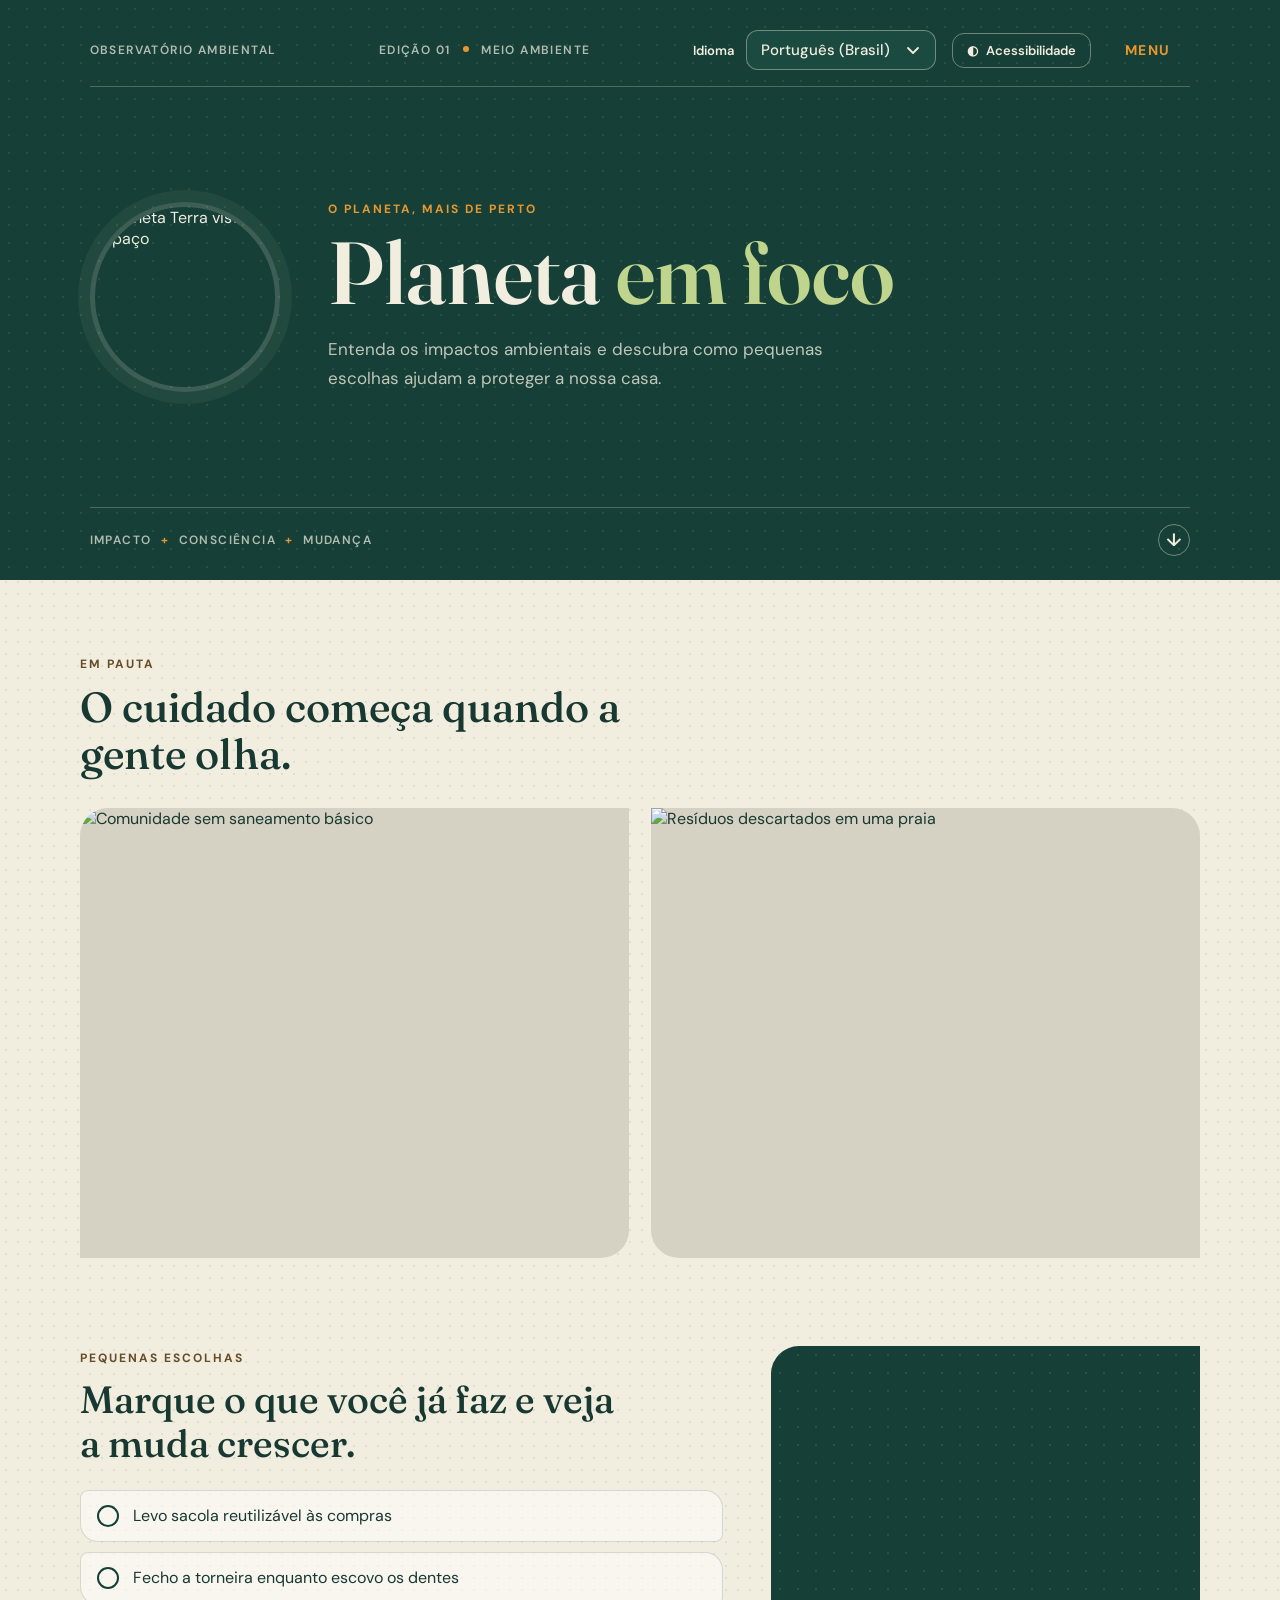
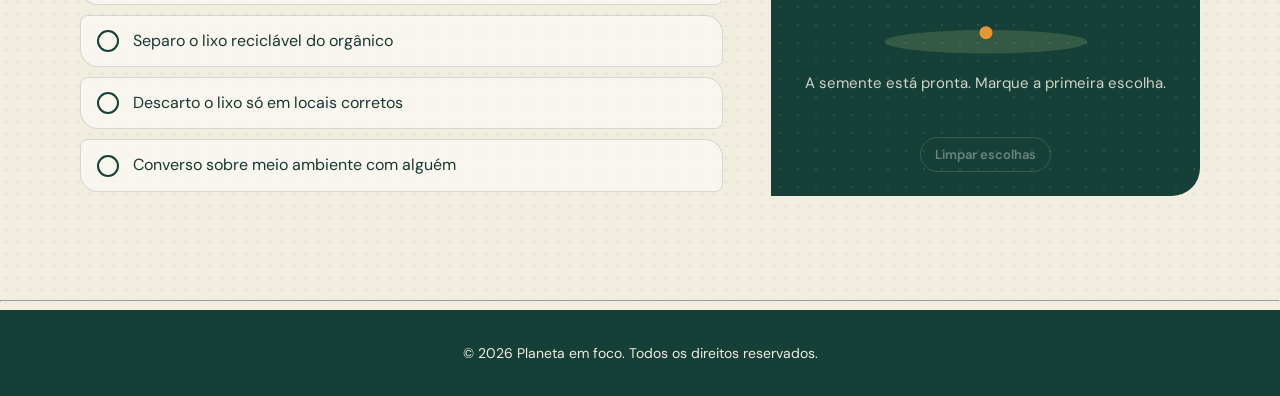
==== commit aaa7841c: "update files" ====
--- a/index.html
+++ b/index.html
@@ -11,14 +11,19 @@
     />
     <link rel="stylesheet" href="css/style.css" />
     <link rel="stylesheet" href="css/interacoes.css" />
+    <link rel="stylesheet" href="css/idioma.css" />
+    <link rel="stylesheet" href="css/acessibilidade.css" />
+    <script src="js/acessibilidade.js"></script>
     <title>Planeta em foco</title>
   </head>
   <body>
+    <a class="pular-conteudo" href="#conteudo-principal">Pular para o conteúdo</a>
     <div class="capa">
       <div class="linha-superior">
         <span>Observatório ambiental</span>
         <span>Edição 01 <i></i> Meio ambiente</span>
         <nav class="navegacao" aria-label="Navegação principal">
+          <a class="botao-acessibilidade" href="html/acessibilidade.html"><span aria-hidden="true">◐</span> Acessibilidade</a>
           <details class="menu">
             <summary class="link-menu botao-menu">Menu</summary>
             <div class="opcoes-menu">
@@ -31,7 +36,10 @@
               <a class="link-menu" href="html/campanhas.html">Campanhas</a>
               <a class="link-menu" href="html/galeria.html">Galeria</a>
               <a class="link-menu" href="html/contatos.html">Contatos</a>
-              <a class="link-menu" href="html/orcamento_hospedagem.html">Hospedagem e domínio</a>
+              <a class="link-menu" href="html/acessibilidade.html">Acessibilidade</a>
+              <a class="link-menu" href="html/orcamento_hospedagem.html"
+                >Hospedagem e domínio</a
+              >
             </div>
           </details>
         </nav>
@@ -62,7 +70,7 @@
         </button>
       </div>
     </div>
-    <main>
+    <main id="conteudo-principal" tabindex="-1">
       <section class="temas" aria-label="Temas ambientais">
         <div class="titulo-secao">
           <p class="subtitulo">Em pauta</p>
@@ -154,5 +162,6 @@
       });
     </script>
       <script src="js/interacoes.js"></script>
+      <script src="js/idioma.js"></script>
   </body>
 </html>
--- a/css/style.css
+++ b/css/style.css
@@ -41,7 +41,7 @@
     align-items: center;
     gap: 16px;
     color: rgba(241, 237, 223, 0.72);
-    font-size: 12px;
+    font-size: calc(12px * var(--escala-texto, 1));
     font-weight: 600;
     letter-spacing: 1.4px;
     text-transform: uppercase;
@@ -150,7 +150,7 @@
 .subtitulo {
     margin: 0 0 12px;
     color: var(--sun);
-    font-size: 12px;
+    font-size: calc(12px * var(--escala-texto, 1));
     font-weight: 700;
     letter-spacing: 2px;
     text-transform: uppercase;
@@ -159,7 +159,7 @@
 .texto-destaque h1 {
     margin: 0;
     font-family: 'Fraunces', Georgia, serif;
-    font-size: 88px;
+    font-size: calc(88px * var(--escala-texto, 1));
     font-weight: 600;
     line-height: 0.98;
 }
@@ -172,7 +172,7 @@
     max-width: 530px;
     margin: 20px 0 0;
     color: rgba(241, 237, 223, 0.78);
-    font-size: 17px;
+    font-size: calc(17px * var(--escala-texto, 1));
     line-height: 1.7;
 }
 
@@ -197,7 +197,7 @@
     background: transparent;
     color: var(--paper);
     font: inherit;
-    font-size: 18px;
+    font-size: calc(18px * var(--escala-texto, 1));
     cursor: pointer;
     transition: transform 220ms ease, background-color 220ms ease, box-shadow 220ms ease, border-color 220ms ease;
     animation: flutuar-seta 2s ease-in-out infinite;
@@ -244,17 +244,17 @@
 .titulo-secao h2 {
     margin: 0;
     font-family: 'Fraunces', Georgia, serif;
-    font-size: 42px;
+    font-size: calc(42px * var(--escala-texto, 1));
     font-weight: 500;
     line-height: 1.12;
 }
 .subtitulo-h3 {
-    font-size: 24px;
+    font-size: calc(24px * var(--escala-texto, 1));
 }
 .texto-secao {
     max-width: 620px;
     color: var(--muted);
-    font-size: 16px;
+    font-size: calc(16px * var(--escala-texto, 1));
     line-height: 1.7;
 }
 .video-galeria {
@@ -274,7 +274,7 @@
 .video-galeria-cabecalho .subtitulo {
     margin: 0 0 8px;
     color: #96703f;
-    font-size: 12px;
+    font-size: calc(12px * var(--escala-texto, 1));
     font-weight: 700;
     letter-spacing: 1.5px;
     text-transform: uppercase;
@@ -283,7 +283,7 @@
 .video-galeria-cabecalho h2 {
     margin: 0;
     font-family: 'Fraunces', Georgia, serif;
-    font-size: clamp(28px, 4vw, 38px);
+    font-size: calc(clamp(28px, 4vw, 38px) * var(--escala-texto, 1));
     font-weight: 500;
     line-height: 1.15;
 }
@@ -317,7 +317,7 @@
 .video-galeria-item figcaption {
     margin-top: 10px;
     color: var(--ink);
-    font-size: 14px;
+    font-size: calc(14px * var(--escala-texto, 1));
     font-weight: 700;
 }
 
@@ -329,7 +329,7 @@
 .video-galeria-nota {
     margin: 14px 0 0;
     color: var(--muted);
-    font-size: 13px;
+    font-size: calc(13px * var(--escala-texto, 1));
     line-height: 1.6;
 }
 
@@ -364,7 +364,7 @@
 .hospedagem-tipo {
     margin: 0 0 10px;
     color: #583f1e;
-    font-size: 12px;
+    font-size: calc(12px * var(--escala-texto, 1));
     font-weight: 700;
     text-transform: uppercase;
 }
@@ -373,7 +373,7 @@
 .hospedagem-recomendacao h3 {
     margin: 0 0 12px;
     font-family: 'Fraunces', Georgia, serif;
-    font-size: 25px;
+    font-size: calc(25px * var(--escala-texto, 1));
     font-weight: 500;
     line-height: 1.2;
 }
@@ -431,7 +431,7 @@
 .hospedagem-rodape,
 .hospedagem-fontes {
     margin-bottom: 0;
-    font-size: 14px;
+    font-size: calc(14px * var(--escala-texto, 1));
 }
 
 .hospedagem-rodape {
@@ -471,7 +471,7 @@
 .campo-voluntario label,
 .opcoes-voluntario legend {
     color: var(--ink);
-    font-size: 14px;
+    font-size: calc(14px * var(--escala-texto, 1));
     font-weight: 700;
 }
 
@@ -521,7 +521,7 @@
     align-items: center;
     gap: 8px;
     color: var(--ink);
-    font-size: 14px;
+    font-size: calc(14px * var(--escala-texto, 1));
 }
 
 .opcoes-voluntario input {
@@ -533,7 +533,7 @@
 .aviso-formulario,
 .retorno-formulario {
     color: var(--muted);
-    font-size: 14px;
+    font-size: calc(14px * var(--escala-texto, 1));
     line-height: 1.6;
 }
 
@@ -977,7 +977,7 @@
 .texto-arvore h2 {
     margin: 0;
     font-family: 'Fraunces', Georgia, serif;
-    font-size: clamp(32px, 3vw, 48px);
+    font-size: calc(clamp(32px, 3vw, 48px) * var(--escala-texto, 1));
     line-height: 1.1;
     color: var(--ink);
 }
@@ -989,7 +989,7 @@
 .texto-arvore h2 {
     margin: 0;
     font-family: 'Fraunces', Georgia, serif;
-    font-size: clamp(32px, 3vw, 48px);
+    font-size: calc(clamp(32px, 3vw, 48px) * var(--escala-texto, 1));
     line-height: 1.1;
     color: var(--ink);
 }
@@ -1018,13 +1018,13 @@
     border-radius: 50%;
     background: rgba(21, 63, 55, 0.08);
     color: var(--forest);
-    font-size: 18px;
+    font-size: calc(18px * var(--escala-texto, 1));
 }
 
 .titulo-noticias h2 {
     margin: 0;
     font-family: 'Fraunces', Georgia, serif;
-    font-size: clamp(38px, 4vw, 54px);
+    font-size: calc(clamp(38px, 4vw, 54px) * var(--escala-texto, 1));
     line-height: 1;
     color: var(--ink);
 }
@@ -1032,7 +1032,7 @@
 .frase-sustentabilidade {
     color: var(--forest);
     font-family: 'Fraunces', Georgia, serif;
-    font-size: clamp(18px, 2vw, 28px);
+    font-size: calc(clamp(18px, 2vw, 28px) * var(--escala-texto, 1));
     line-height: 1.2;
     text-align: right;
     font-style: italic;
@@ -1093,7 +1093,7 @@
     border-radius: 999px;
     background: rgba(191, 212, 140, 0.38);
     color: var(--forest);
-    font-size: 11px;
+    font-size: calc(11px * var(--escala-texto, 1));
     font-weight: 700;
     letter-spacing: 1.2px;
     text-transform: uppercase;
@@ -1105,7 +1105,7 @@
     gap: 8px;
     margin-top: 16px;
     color: var(--muted);
-    font-size: 13px;
+    font-size: calc(13px * var(--escala-texto, 1));
     font-weight: 600;
 }
 
@@ -1121,7 +1121,7 @@
     margin: 12px 0 12px;
     color: var(--ink);
     font-family: 'Fraunces', Georgia, serif;
-    font-size: clamp(24px, 2vw, 31px);
+    font-size: calc(clamp(24px, 2vw, 31px) * var(--escala-texto, 1));
     line-height: 1.2;
     font-weight: 600;
 }
@@ -1129,7 +1129,7 @@
 .card-noticia p {
     margin: 0;
     color: var(--ink);
-    font-size: 15px;
+    font-size: calc(15px * var(--escala-texto, 1));
     line-height: 1.65;
 }
 
@@ -1143,7 +1143,7 @@
     border-radius: 999px;
     background: var(--forest);
     color: #fff;
-    font-size: 14px;
+    font-size: calc(14px * var(--escala-texto, 1));
     font-weight: 700;
     text-decoration: none;
     transition: transform 180ms ease, color 180ms ease, background-color 180ms ease, box-shadow 180ms ease;
@@ -1212,21 +1212,21 @@
 
 .cartao-imagem figcaption span:first-child {
     color: var(--leaf);
-    font-size: 11px;
+    font-size: calc(11px * var(--escala-texto, 1));
     font-weight: 700;
     letter-spacing: 1.5px;
 }
 
 .cartao-imagem figcaption strong {
     font-family: 'Fraunces', Georgia, serif;
-    font-size: 30px;
+    font-size: calc(30px * var(--escala-texto, 1));
     font-weight: 500;
     line-height: 1.1;
 }
 
 .cartao-imagem figcaption span:last-child {
     max-width: 440px;
-    font-size: 15px;
+    font-size: calc(15px * var(--escala-texto, 1));
     line-height: 1.55;
 }
 
@@ -1263,11 +1263,11 @@
     }
 
     .texto-destaque h1 {
-        font-size: 58px;
+        font-size: calc(58px * var(--escala-texto, 1));
     }
 
     .descricao {
-        font-size: 15px;
+        font-size: calc(15px * var(--escala-texto, 1));
     }
 
     .temas {
@@ -1287,7 +1287,7 @@
 @media (max-width: 480px) {
     .linha-superior,
     .linha-inferior {
-        font-size: 9px;
+        font-size: calc(9px * var(--escala-texto, 1));
         letter-spacing: 0.8px;
     }
 
@@ -1310,11 +1310,11 @@
     }
 
     .texto-destaque h1 {
-        font-size: 52px;
+        font-size: calc(52px * var(--escala-texto, 1));
     }
 
     .titulo-secao h2 {
-        font-size: 34px;
+        font-size: calc(34px * var(--escala-texto, 1));
     }
 
     .noticias-header {
@@ -1338,7 +1338,7 @@
     }
 
     .cartao-imagem figcaption strong {
-        font-size: 26px;
+        font-size: calc(26px * var(--escala-texto, 1));
     }
 }
 
@@ -1367,7 +1367,7 @@
     padding: 20px 0;
     background-color: var(--forest);
     color: var(--paper);
-    font-size: 14px;
+    font-size: calc(14px * var(--escala-texto, 1));
 }
 
 .link-menu {
@@ -1375,7 +1375,7 @@
     color: var(--sun);
     border: none;
     padding: 10px 20px;
-    font-size: 14px;
+    font-size: calc(14px * var(--escala-texto, 1));
     font-weight: bold;
     cursor: pointer;
     border-radius: 4px;
--- a/css/interacoes.css
+++ b/css/interacoes.css
@@ -101,7 +101,7 @@
     background: var(--forest);
     color: var(--leaf);
     font: inherit;
-    font-size: 20px;
+    font-size: calc(20px * var(--escala-texto, 1));
     cursor: pointer;
     box-shadow: 0 10px 24px rgba(21, 63, 55, 0.28);
     opacity: 0;
@@ -185,7 +185,7 @@
     margin: 18px 0 0;
     max-width: 640px;
     color: rgba(241, 237, 223, 0.82);
-    font-size: 15px;
+    font-size: calc(15px * var(--escala-texto, 1));
     line-height: 1.5;
     text-align: center;
 }
@@ -194,7 +194,7 @@
     display: block;
     margin-bottom: 4px;
     color: var(--sun);
-    font-size: 12px;
+    font-size: calc(12px * var(--escala-texto, 1));
     font-weight: 700;
     letter-spacing: 1.4px;
 }
@@ -211,7 +211,7 @@
     background: transparent;
     color: var(--paper);
     font: inherit;
-    font-size: 20px;
+    font-size: calc(20px * var(--escala-texto, 1));
     cursor: pointer;
     transition: background-color 180ms ease, color 180ms ease, border-color 180ms ease;
 }
@@ -255,7 +255,7 @@
     background: var(--paper);
     color: var(--ink);
     font: inherit;
-    font-size: 15px;
+    font-size: calc(15px * var(--escala-texto, 1));
 }
 
 .filtro-busca:focus-visible {
@@ -279,7 +279,7 @@
     background: transparent;
     color: var(--forest);
     font: inherit;
-    font-size: 13px;
+    font-size: calc(13px * var(--escala-texto, 1));
     font-weight: 600;
     cursor: pointer;
     transition: background-color 180ms ease, color 180ms ease, border-color 180ms ease;
@@ -303,7 +303,7 @@
 .filtro-resultado {
     margin: 14px 0 0;
     color: var(--muted);
-    font-size: 14px;
+    font-size: calc(14px * var(--escala-texto, 1));
 }
 
 .filtro-vazio {
@@ -351,13 +351,13 @@
     margin: 0 0 24px;
     max-width: 560px;
     font-family: 'Fraunces', Georgia, serif;
-    font-size: clamp(28px, 4vw, 38px);
+    font-size: calc(clamp(28px, 4vw, 38px) * var(--escala-texto, 1));
     font-weight: 500;
     line-height: 1.15;
 }
 
 .escolhas .subtitulo {
-    color: #96703f;
+    color: #684c28;
 }
 
 .escolhas-lista {
@@ -376,7 +376,7 @@
     border: 1px solid rgba(21, 63, 55, 0.16);
     border-radius: 8px 18px;
     background: rgba(255, 255, 255, 0.5);
-    font-size: 16px;
+    font-size: calc(16px * var(--escala-texto, 1));
     line-height: 1.4;
     cursor: pointer;
     transition: background-color 200ms ease, border-color 200ms ease, transform 200ms ease;
@@ -488,7 +488,7 @@
     min-height: 3.4em;
     margin-top: 12px;
     color: rgba(241, 237, 223, 0.86);
-    font-size: 15px;
+    font-size: calc(15px * var(--escala-texto, 1));
     line-height: 1.55;
 }
 
@@ -500,7 +500,7 @@
     background: transparent;
     color: var(--paper);
     font: inherit;
-    font-size: 13px;
+    font-size: calc(13px * var(--escala-texto, 1));
     font-weight: 600;
     cursor: pointer;
     transition: background-color 180ms ease, color 180ms ease;
@@ -527,12 +527,12 @@
     display: block;
     margin-top: 6px;
     color: var(--muted);
-    font-size: 13px;
+    font-size: calc(13px * var(--escala-texto, 1));
     text-align: right;
 }
 
 .contador-campo.limite {
-    color: #96703f;
+    color: #684c28;
     font-weight: 700;
 }
 
@@ -593,3 +593,154 @@
         transition: none;
     }
 }
+
+/* ---------- Painéis expansíveis (Campanhas, Como ajudar, Feitos) ---------- */
+.paineis-controle {
+    display: flex;
+    justify-content: flex-end;
+    margin: 8px 0 14px;
+}
+
+.paineis-alternar {
+    padding: 8px 14px;
+    border: 1px solid rgba(21, 63, 55, 0.28);
+    border-radius: 999px;
+    background: transparent;
+    color: var(--forest);
+    font: inherit;
+    font-size: calc(13px * var(--escala-texto, 1));
+    font-weight: 600;
+    cursor: pointer;
+    transition: background-color 180ms ease, color 180ms ease;
+}
+
+.paineis-alternar:hover {
+    background: rgba(191, 212, 140, 0.38);
+}
+
+.paineis-alternar:focus-visible {
+    outline: 2px solid var(--sun);
+    outline-offset: 2px;
+}
+
+.painel {
+    margin: 0 0 14px;
+    border: 1px solid rgba(21, 63, 55, 0.16);
+    border-radius: 8px 24px;
+    background: rgba(255, 255, 255, 0.5);
+    transition: background-color 220ms ease, border-color 220ms ease, box-shadow 220ms ease;
+}
+
+.painel[open] {
+    border-color: rgba(21, 63, 55, 0.4);
+    background: rgba(255, 255, 255, 0.72);
+    box-shadow: 0 14px 30px rgba(24, 56, 50, 0.08);
+}
+
+.painel > summary {
+    display: flex;
+    align-items: center;
+    justify-content: space-between;
+    gap: 16px;
+    padding: 20px 24px;
+    list-style: none;
+    cursor: pointer;
+    border-radius: inherit;
+}
+
+.painel > summary::-webkit-details-marker {
+    display: none;
+}
+
+.painel > summary > :is(h2, h3) {
+    margin: 0;
+    font-family: 'Fraunces', Georgia, serif;
+    font-size: calc(clamp(22px, 3vw, 28px) * var(--escala-texto, 1));
+    font-weight: 500;
+    line-height: 1.2;
+}
+
+.painel > summary::after {
+    content: "+";
+    flex: none;
+    display: grid;
+    width: 34px;
+    aspect-ratio: 1;
+    place-items: center;
+    border: 1px solid rgba(21, 63, 55, 0.35);
+    border-radius: 50%;
+    color: var(--forest);
+    font-size: calc(20px * var(--escala-texto, 1));
+    line-height: 1;
+    transition: rotate 260ms cubic-bezier(0.22, 1, 0.36, 1), background-color 200ms ease, color 200ms ease;
+}
+
+.painel > summary:hover::after {
+    background: var(--leaf);
+}
+
+.painel[open] > summary::after {
+    rotate: 135deg;
+    background: var(--forest);
+    color: var(--paper);
+}
+
+.painel > summary:focus-visible {
+    outline: 2px solid var(--sun);
+    outline-offset: -2px;
+}
+
+.painel-corpo {
+    padding: 0 24px 24px;
+    animation: entrada-capa 320ms cubic-bezier(0.22, 1, 0.36, 1) both;
+}
+
+.painel-corpo > :first-child {
+    margin-top: 0;
+}
+
+.painel-corpo > :last-child {
+    margin-bottom: 0;
+}
+
+.painel-acoes {
+    display: flex;
+    flex-wrap: wrap;
+    gap: 10px;
+    margin-top: 18px;
+}
+
+.painel-acoes a {
+    padding: 10px 16px;
+    border: 1px solid var(--forest);
+    border-radius: 999px;
+    color: var(--forest);
+    font-size: calc(14px * var(--escala-texto, 1));
+    font-weight: 600;
+    text-decoration: none;
+    transition: background-color 180ms ease, color 180ms ease, transform 180ms ease;
+}
+
+.painel-acoes a:first-child {
+    background: var(--forest);
+    color: var(--paper);
+}
+
+.painel-acoes a:hover,
+.painel-acoes a:focus-visible {
+    background: var(--leaf);
+    color: var(--forest);
+    transform: translateY(-2px);
+    outline: none;
+}
+
+.painel-acoes a:focus-visible {
+    box-shadow: 0 0 0 3px var(--sun);
+}
+
+@media (prefers-reduced-motion: reduce) {
+    .painel-corpo { animation: none; }
+    .painel,
+    .painel > summary::after,
+    .painel-acoes a { transition: none; }
+}
--- a/css/idioma.css
+++ b/css/idioma.css
@@ -0,0 +1,214 @@
+/* Planeta em foco — seletor de idioma.
+   Para trocar as cores (ex.: azul-marinho como na referência), edite só as
+   variáveis do bloco .idioma logo abaixo. */
+
+.idioma {
+    --idioma-fundo: #1b4a41;
+    --idioma-lista: #12362f;
+    --idioma-borda: rgba(241, 237, 223, 0.4);
+    --idioma-destaque: var(--leaf, #bfd48c);
+    --idioma-texto: var(--paper, #f1eddf);
+
+    position: relative;
+    display: inline-flex;
+    align-items: center;
+    gap: 12px;
+    margin-right: 16px;
+    color: var(--idioma-texto);
+    font-size: calc(14px * var(--escala-texto, 1));
+    font-weight: 500;
+    letter-spacing: normal;
+    text-transform: none;
+}
+
+.idioma-rotulo {
+    font-size: calc(13px * var(--escala-texto, 1));
+    font-weight: 600;
+}
+
+.idioma-caixa {
+    position: relative;
+}
+
+.idioma-botao {
+    display: flex;
+    align-items: center;
+    justify-content: space-between;
+    gap: 14px;
+    min-width: 190px;
+    padding: 9px 14px;
+    color: var(--idioma-texto);
+    background: var(--idioma-fundo);
+    border: 1px solid var(--idioma-borda);
+    border-radius: 12px;
+    font: inherit;
+    font-size: calc(15px * var(--escala-texto, 1));
+    text-align: left;
+    cursor: pointer;
+    transition: border-color 180ms ease, background-color 180ms ease;
+}
+
+.idioma-botao:hover,
+.idioma-botao[aria-expanded="true"] {
+    border-color: var(--idioma-destaque);
+}
+
+.idioma-botao:focus-visible {
+    outline: 2px solid var(--idioma-destaque);
+    outline-offset: 2px;
+}
+
+.idioma-seta {
+    flex: none;
+    display: block;
+    width: 16px;
+    height: 16px;
+    overflow: visible;
+    transition: transform 180ms ease;
+}
+
+.idioma-botao[aria-expanded="true"] .idioma-seta {
+    transform: rotate(180deg);
+}
+
+.idioma-lista {
+    position: absolute;
+    top: calc(100% + 6px);
+    right: 0;
+    z-index: 30;
+    min-width: 100%;
+    width: max-content;
+    max-width: min(300px, 88vw);
+    max-height: min(62vh, 420px);
+    margin: 0;
+    padding: 6px;
+    overflow-y: auto;
+    list-style: none;
+    background: var(--idioma-lista);
+    border: 1px solid var(--idioma-borda);
+    border-radius: 14px;
+    box-shadow: 0 16px 34px rgba(0, 0, 0, 0.35);
+    outline: none;
+}
+
+.idioma-lista[hidden] {
+    display: none;
+}
+
+.idioma-lista li {
+    display: flex;
+    align-items: center;
+    justify-content: space-between;
+    gap: 18px;
+    padding: 10px 12px;
+    border: 2px solid transparent;
+    border-radius: 10px;
+    color: var(--idioma-texto);
+    font-size: calc(15px * var(--escala-texto, 1));
+    cursor: pointer;
+}
+
+.idioma-lista li:hover,
+.idioma-lista li.ativo {
+    border-color: var(--idioma-destaque);
+    background: rgba(241, 237, 223, 0.06);
+}
+
+.idioma-lista li[aria-selected="true"]::after {
+    content: "\2713";
+    color: var(--idioma-destaque);
+    font-weight: 700;
+}
+
+.idioma-lista li.idioma-separador {
+    height: 1px;
+    margin: 6px 4px;
+    padding: 0;
+    border: 0;
+    background: var(--idioma-borda);
+    cursor: default;
+}
+
+.idioma-lista li.idioma-separador:hover {
+    border: 0;
+    background: var(--idioma-borda);
+}
+
+.idioma-aviso {
+    position: absolute;
+    top: calc(100% + 8px);
+    right: 0;
+    z-index: 30;
+    width: max-content;
+    max-width: 260px;
+    padding: 8px 12px;
+    color: var(--idioma-texto);
+    background: var(--idioma-lista);
+    border: 1px solid var(--idioma-destaque);
+    border-radius: 10px;
+    font-size: calc(12px * var(--escala-texto, 1));
+    line-height: 1.4;
+}
+
+.idioma-aviso[hidden] {
+    display: none;
+}
+
+/* O Google Translate injeta barra e balões próprios; escondemos tudo isso. */
+#google_translate_element {
+    position: absolute;
+    left: -9999px;
+    width: 1px;
+    height: 1px;
+    overflow: hidden;
+}
+
+.skiptranslate iframe,
+iframe.skiptranslate,
+.goog-te-banner-frame,
+#goog-gt-tt,
+.goog-tooltip,
+.goog-te-balloon-frame {
+    display: none !important;
+}
+
+body {
+    top: 0 !important;
+}
+
+.goog-text-highlight {
+    background: none !important;
+    box-shadow: none !important;
+}
+
+@media (max-width: 640px) {
+    .linha-superior {
+        flex-wrap: wrap;
+    }
+
+    .idioma {
+        margin-right: 10px;
+        gap: 8px;
+    }
+
+    .idioma-rotulo {
+        display: none;
+    }
+
+    .idioma-lista {
+        right: auto;
+        left: 0;
+        max-width: calc(100vw - 48px);
+    }
+
+    .idioma-aviso {
+        right: auto;
+        left: 0;
+    }
+
+    .idioma-botao {
+        min-width: 150px;
+        padding: 7px 10px;
+        font-size: calc(13px * var(--escala-texto, 1));
+    }
+}
--- a/css/acessibilidade.css
+++ b/css/acessibilidade.css
@@ -0,0 +1,538 @@
+/* Planeta em foco — recursos de acessibilidade.
+   js/acessibilidade.js define atributos no <html>:
+   data-tema (claro|escuro), data-daltonismo, data-contraste e --escala-texto. */
+
+/* ---------- Pular para o conteúdo ---------- */
+.pular-conteudo {
+    position: fixed;
+    top: 8px;
+    left: 8px;
+    z-index: 1000;
+    padding: 12px 18px;
+    color: #fff;
+    background: #0b2a24;
+    border: 2px solid var(--leaf, #bfd48c);
+    border-radius: 8px;
+    font-weight: 700;
+    text-decoration: none;
+    transform: translateY(-200%);
+    transition: transform 160ms ease;
+}
+
+.pular-conteudo:focus {
+    transform: translateY(0);
+}
+
+/* ---------- Foco visível em todo o site ---------- */
+:focus-visible {
+    outline: 3px solid var(--sun, #e69730);
+    outline-offset: 3px;
+}
+
+/* ---------- Botão no cabeçalho ---------- */
+.botao-acessibilidade {
+    display: inline-flex;
+    align-items: center;
+    gap: 8px;
+    margin-right: 14px;
+    padding: 8px 14px;
+    color: var(--paper, #f1eddf);
+    border: 1px solid rgba(241, 237, 223, 0.4);
+    border-radius: 12px;
+    font-size: calc(13px * var(--escala-texto, 1));
+    font-weight: 600;
+    letter-spacing: normal;
+    text-decoration: none;
+    text-transform: none;
+    white-space: nowrap;
+    transition: border-color 180ms ease, color 180ms ease;
+}
+
+.botao-acessibilidade:hover,
+.botao-acessibilidade[aria-current="page"] {
+    color: var(--leaf, #bfd48c);
+    border-color: var(--leaf, #bfd48c);
+}
+
+/* ---------- Tema escuro ----------
+   No escuro, --forest vira o verde-claro: botões e textos que eram verdes
+   sobre fundo claro passam a ser claros sobre fundo escuro. As áreas que
+   continuam verdes-escuras (capa, rodapé, menu) restauram os valores originais. */
+html[data-tema="escuro"] {
+    color-scheme: dark;
+    --paper: #101a17;
+    --ink: #e9ecdf;
+    --muted: #cfd5c8;
+    --forest: #bfd48c;
+}
+
+html[data-tema="escuro"] body {
+    background-image: radial-gradient(rgba(191, 212, 140, 0.07) 0.7px, transparent 0.8px);
+}
+
+html[data-tema="escuro"] .capa,
+html[data-tema="escuro"] footer,
+html[data-tema="escuro"] .opcoes-menu,
+html[data-tema="escuro"] .botao-topo,
+html[data-tema="escuro"] .escolhas-muda,
+html[data-tema="escuro"] .lightbox {
+    --paper: #f1eddf;
+    --forest: #0f2f29;
+}
+
+html[data-tema="escuro"] .botao-voluntario,
+html[data-tema="escuro"] .botao-noticia {
+    --paper: #f1eddf;
+    --forest: #1f5a4d;
+    color: #fff;
+}
+
+html[data-tema="escuro"] .subtitulo,
+html[data-tema="escuro"] .hospedagem-tipo,
+html[data-tema="escuro"] .video-galeria-cabecalho .subtitulo,
+html[data-tema="escuro"] .hospedagem-recomendacao .subtitulo {
+    color: #f0b765;
+}
+
+html[data-tema="escuro"] .capa .subtitulo {
+    color: var(--sun);
+}
+
+html[data-tema="escuro"] main [class*="card"],
+html[data-tema="escuro"] main [class*="cartao"]:not(.cartao-imagem),
+html[data-tema="escuro"] main fieldset,
+html[data-tema="escuro"] main table,
+html[data-tema="escuro"] .escolhas-lista label,
+html[data-tema="escuro"] .filtro-noticias,
+html[data-tema="escuro"] .painel,
+html[data-tema="escuro"] .painel[open],
+html[data-tema="escuro"] .formulario-voluntario,
+html[data-tema="escuro"] .video-galeria,
+html[data-tema="escuro"] .hospedagem-recomendacao,
+html[data-tema="escuro"] .arvore-wrapper,
+html[data-tema="escuro"] .campo-voluntario input,
+html[data-tema="escuro"] .campo-voluntario select,
+html[data-tema="escuro"] .campo-voluntario textarea,
+html[data-tema="escuro"] .hospedagem-opcao {
+    color: var(--ink);
+    background-color: rgba(255, 255, 255, 0.06);
+    border-color: rgba(241, 237, 223, 0.22);
+}
+
+html[data-tema="escuro"] main p a:not([class]) {
+    color: #a9d1ff;
+}
+
+html[data-tema="escuro"] hr {
+    border-color: rgba(241, 237, 223, 0.2);
+}
+
+/* ---------- Paletas para daltonismo ---------- */
+html[data-daltonismo="protanopia"] {
+    --leaf: #8ecbff;
+    --sun: #ffd23f;
+}
+
+html[data-daltonismo="deuteranopia"] {
+    --leaf: #9cc9ff;
+    --sun: #ffc533;
+}
+
+html[data-daltonismo="tritanopia"] {
+    --leaf: #ffd0c8;
+    --sun: #ff7a59;
+}
+
+html[data-daltonismo="acromatopsia"] {
+    --leaf: #ffffff;
+    --sun: #ffffff;
+}
+
+html:not([data-daltonismo="original"]):not([data-daltonismo=""]) main a:not([class*="botao"]),
+html:not([data-daltonismo="original"]):not([data-daltonismo=""]) footer a {
+    text-decoration: underline;
+    text-underline-offset: 3px;
+}
+
+html[data-daltonismo] .escolhas-muda [fill="#bfd48c"],
+html[data-daltonismo] .escolhas-muda [fill="#e6a34b"] {
+    fill: var(--leaf);
+}
+
+html[data-daltonismo] .escolhas-muda [fill="#e6a34b"] {
+    fill: var(--sun);
+}
+
+/* Marcas de seleção que não dependem de cor. */
+html[data-daltonismo]:not([data-daltonismo="original"]) input[type="checkbox"]:checked,
+html[data-daltonismo]:not([data-daltonismo="original"]) input[type="radio"]:checked {
+    outline: 2px solid currentColor;
+    outline-offset: 2px;
+}
+
+/* ---------- Alto contraste ---------- */
+html[data-contraste="alto"] {
+    --paper: #ffffff;
+    --ink: #000000;
+    --muted: #000000;
+    --forest: #000000;
+    --leaf: #ffe600;
+    --sun: #ffe600;
+}
+
+html[data-contraste="alto"][data-tema="escuro"] {
+    --paper: #000000;
+    --ink: #ffffff;
+    --muted: #ffffff;
+    --forest: #000000;
+}
+
+html[data-contraste="alto"] body {
+    background-image: none;
+}
+
+html[data-contraste="alto"] .capa,
+html[data-contraste="alto"] footer,
+html[data-contraste="alto"] .opcoes-menu {
+    --paper: #ffffff;
+    --forest: #000000;
+    background-image: none;
+    color: #fff;
+}
+
+html[data-contraste="alto"] .capa *,
+html[data-contraste="alto"] footer *,
+html[data-contraste="alto"] .opcoes-menu * {
+    opacity: 1;
+}
+
+html[data-contraste="alto"] .linha-superior,
+html[data-contraste="alto"] .linha-inferior {
+    color: #fff;
+}
+
+html[data-contraste="alto"] main {
+    --forest: #000000;
+}
+
+html[data-contraste="alto"][data-tema="escuro"] main {
+    --forest: #ffe600;
+}
+
+html[data-contraste="alto"] .subtitulo,
+html[data-contraste="alto"] .hospedagem-tipo,
+html[data-contraste="alto"] .hospedagem-recomendacao .subtitulo {
+    color: var(--ink);
+}
+
+html[data-contraste="alto"] .capa .subtitulo {
+    color: #ffe600;
+}
+
+html[data-contraste="alto"] a {
+    text-decoration: underline;
+}
+
+html[data-contraste="alto"] .botao-voluntario,
+html[data-contraste="alto"] .botao-noticia {
+    --forest: #000000;
+    --paper: #ffffff;
+    color: #fff;
+    border: 2px solid #ffe600;
+}
+
+html[data-contraste="alto"] main [class*="card"],
+html[data-contraste="alto"] main [class*="cartao"]:not(.cartao-imagem),
+html[data-contraste="alto"] main fieldset,
+html[data-contraste="alto"] main table,
+html[data-contraste="alto"] .campo-voluntario input,
+html[data-contraste="alto"] .campo-voluntario select,
+html[data-contraste="alto"] .campo-voluntario textarea,
+html[data-contraste="alto"] .hospedagem-opcao {
+    color: var(--ink);
+    background: var(--paper);
+    border: 2px solid var(--ink);
+    box-shadow: none;
+}
+
+html[data-contraste="alto"] .cartao-imagem figcaption {
+    background: #000;
+    color: #fff;
+}
+
+html[data-contraste="alto"] :focus-visible {
+    outline: 4px solid #ff00ff;
+    outline-offset: 3px;
+}
+
+html[data-contraste="alto"] .idioma {
+    --idioma-fundo: #000;
+    --idioma-lista: #000;
+    --idioma-borda: #fff;
+    --idioma-destaque: #ffe600;
+}
+
+/* ---------- Página de acessibilidade ---------- */
+.painel-acessibilidade {
+    display: grid;
+    gap: 26px;
+    margin: 28px 0 40px;
+    padding: 28px;
+    border: 1px solid rgba(24, 56, 50, 0.22);
+    border-radius: 18px;
+    background: rgba(255, 255, 255, 0.5);
+}
+
+.painel-acessibilidade h3,
+.painel-acessibilidade h4 {
+    margin: 0 0 6px;
+    font-family: 'Fraunces', serif;
+    color: var(--ink);
+}
+
+.painel-acessibilidade p {
+    margin: 0 0 10px;
+    color: var(--muted);
+    font-size: calc(15px * var(--escala-texto, 1));
+    line-height: 1.55;
+}
+
+.grupo-acessibilidade {
+    display: grid;
+    gap: 10px;
+    padding: 0;
+    margin: 0;
+    border: 0;
+    min-width: 0;
+}
+
+.grupo-acessibilidade legend,
+.grupo-acessibilidade .rotulo-grupo {
+    padding: 0;
+    margin-bottom: 4px;
+    color: var(--ink);
+    font-size: calc(15px * var(--escala-texto, 1));
+    font-weight: 700;
+}
+
+.linha-botoes {
+    display: flex;
+    flex-wrap: wrap;
+    gap: 10px;
+}
+
+.botao-a11y,
+.opcao-a11y span {
+    display: inline-flex;
+    align-items: center;
+    justify-content: center;
+    min-height: 44px;
+    padding: 10px 18px;
+    color: var(--ink);
+    background: transparent;
+    border: 2px solid currentColor;
+    border-radius: 12px;
+    font: inherit;
+    font-size: calc(15px * var(--escala-texto, 1));
+    font-weight: 600;
+    cursor: pointer;
+    transition: background-color 160ms ease, color 160ms ease;
+}
+
+.botao-a11y:hover:not(:disabled),
+.opcao-a11y span:hover {
+    background: rgba(24, 56, 50, 0.1);
+}
+
+.botao-a11y:disabled {
+    opacity: 0.45;
+    cursor: not-allowed;
+}
+
+.botao-a11y[aria-pressed="true"] {
+    color: #fff;
+    background: var(--ink);
+    border-color: var(--ink);
+}
+
+html[data-tema="escuro"] .botao-a11y[aria-pressed="true"],
+html[data-tema="escuro"] .opcao-a11y input:checked + span {
+    color: #101a17;
+}
+
+.opcao-a11y {
+    position: relative;
+    display: inline-block;
+}
+
+.opcao-a11y input {
+    position: absolute;
+    opacity: 0;
+    inset: 0;
+    width: 100%;
+    height: 100%;
+    margin: 0;
+    cursor: pointer;
+}
+
+.opcao-a11y input:checked + span {
+    color: #fff;
+    background: var(--ink);
+    border-color: var(--ink);
+}
+
+.opcao-a11y input:checked + span::before {
+    content: "\2713\00a0";
+}
+
+.opcao-a11y input:focus-visible + span {
+    outline: 3px solid var(--sun, #e69730);
+    outline-offset: 3px;
+}
+
+.painel-acessibilidade select,
+.painel-acessibilidade input[type="range"] {
+    max-width: 360px;
+    width: 100%;
+    min-height: 44px;
+    padding: 8px 12px;
+    color: var(--ink);
+    background: rgba(255, 255, 255, 0.7);
+    border: 2px solid var(--ink);
+    border-radius: 10px;
+    font: inherit;
+}
+
+html[data-tema="escuro"] .painel-acessibilidade select {
+    background: #16231f;
+}
+
+.painel-acessibilidade input[type="range"] {
+    padding: 0;
+    accent-color: var(--ink);
+}
+
+.estado-acessibilidade {
+    font-weight: 600;
+}
+
+.aviso-sem-js {
+    padding: 14px 18px;
+    border: 2px dashed currentColor;
+    border-radius: 12px;
+}
+
+.recursos-acessibilidade {
+    display: grid;
+    grid-template-columns: repeat(auto-fit, minmax(260px, 1fr));
+    gap: 18px;
+    margin: 26px 0 40px;
+    padding: 0;
+    list-style: none;
+}
+
+.recursos-acessibilidade li {
+    padding: 22px;
+    border: 1px solid rgba(24, 56, 50, 0.22);
+    border-radius: 16px;
+    background: rgba(255, 255, 255, 0.5);
+}
+
+.recursos-acessibilidade b {
+    display: block;
+    margin-bottom: 6px;
+    color: var(--sun);
+    font-size: calc(13px * var(--escala-texto, 1));
+    letter-spacing: 1.4px;
+}
+
+.recursos-acessibilidade h3 {
+    margin: 0 0 8px;
+    font-family: 'Fraunces', serif;
+    font-size: calc(21px * var(--escala-texto, 1));
+}
+
+.recursos-acessibilidade p {
+    margin: 0;
+    color: var(--muted);
+    font-size: calc(15px * var(--escala-texto, 1));
+    line-height: 1.55;
+}
+
+.tabela-teclado {
+    width: 100%;
+    max-width: 760px;
+    margin-top: 16px;
+    border-collapse: collapse;
+    font-size: calc(15px * var(--escala-texto, 1));
+}
+
+.tabela-teclado caption {
+    padding-bottom: 8px;
+    font-style: italic;
+    text-align: left;
+}
+
+.tabela-teclado th,
+.tabela-teclado td {
+    padding: 12px 14px;
+    border-bottom: 1px solid rgba(24, 56, 50, 0.22);
+    text-align: left;
+}
+
+.tabela-teclado kbd,
+.painel-acessibilidade kbd,
+.recursos-acessibilidade kbd {
+    padding: 2px 8px;
+    border: 1px solid currentColor;
+    border-radius: 6px;
+    font-family: inherit;
+    font-size: 0.9em;
+    font-weight: 700;
+}
+
+html[data-tema="escuro"] .painel-acessibilidade,
+html[data-tema="escuro"] .recursos-acessibilidade li {
+    background: rgba(255, 255, 255, 0.06);
+    border-color: rgba(241, 237, 223, 0.22);
+}
+
+html[data-contraste="alto"] .painel-acessibilidade,
+html[data-contraste="alto"] .recursos-acessibilidade li {
+    background: var(--paper);
+    border: 2px solid var(--ink);
+}
+
+html[data-contraste="alto"] .recursos-acessibilidade b {
+    color: var(--ink);
+}
+
+/* Leitura em voz alta: destaque do trecho lido. */
+.lendo-agora {
+    outline: 3px solid var(--sun, #e69730) !important;
+    outline-offset: 4px;
+    border-radius: 4px;
+}
+
+/* ---------- Menos movimento ---------- */
+@media (prefers-reduced-motion: reduce) {
+    *,
+    *::before,
+    *::after {
+        animation-duration: 0.01ms !important;
+        animation-iteration-count: 1 !important;
+        scroll-behavior: auto !important;
+        transition-duration: 0.01ms !important;
+    }
+}
+
+@media (max-width: 640px) {
+    .painel-acessibilidade {
+        padding: 18px;
+    }
+
+    .botao-acessibilidade {
+        margin-right: 8px;
+        padding: 6px 10px;
+    }
+}
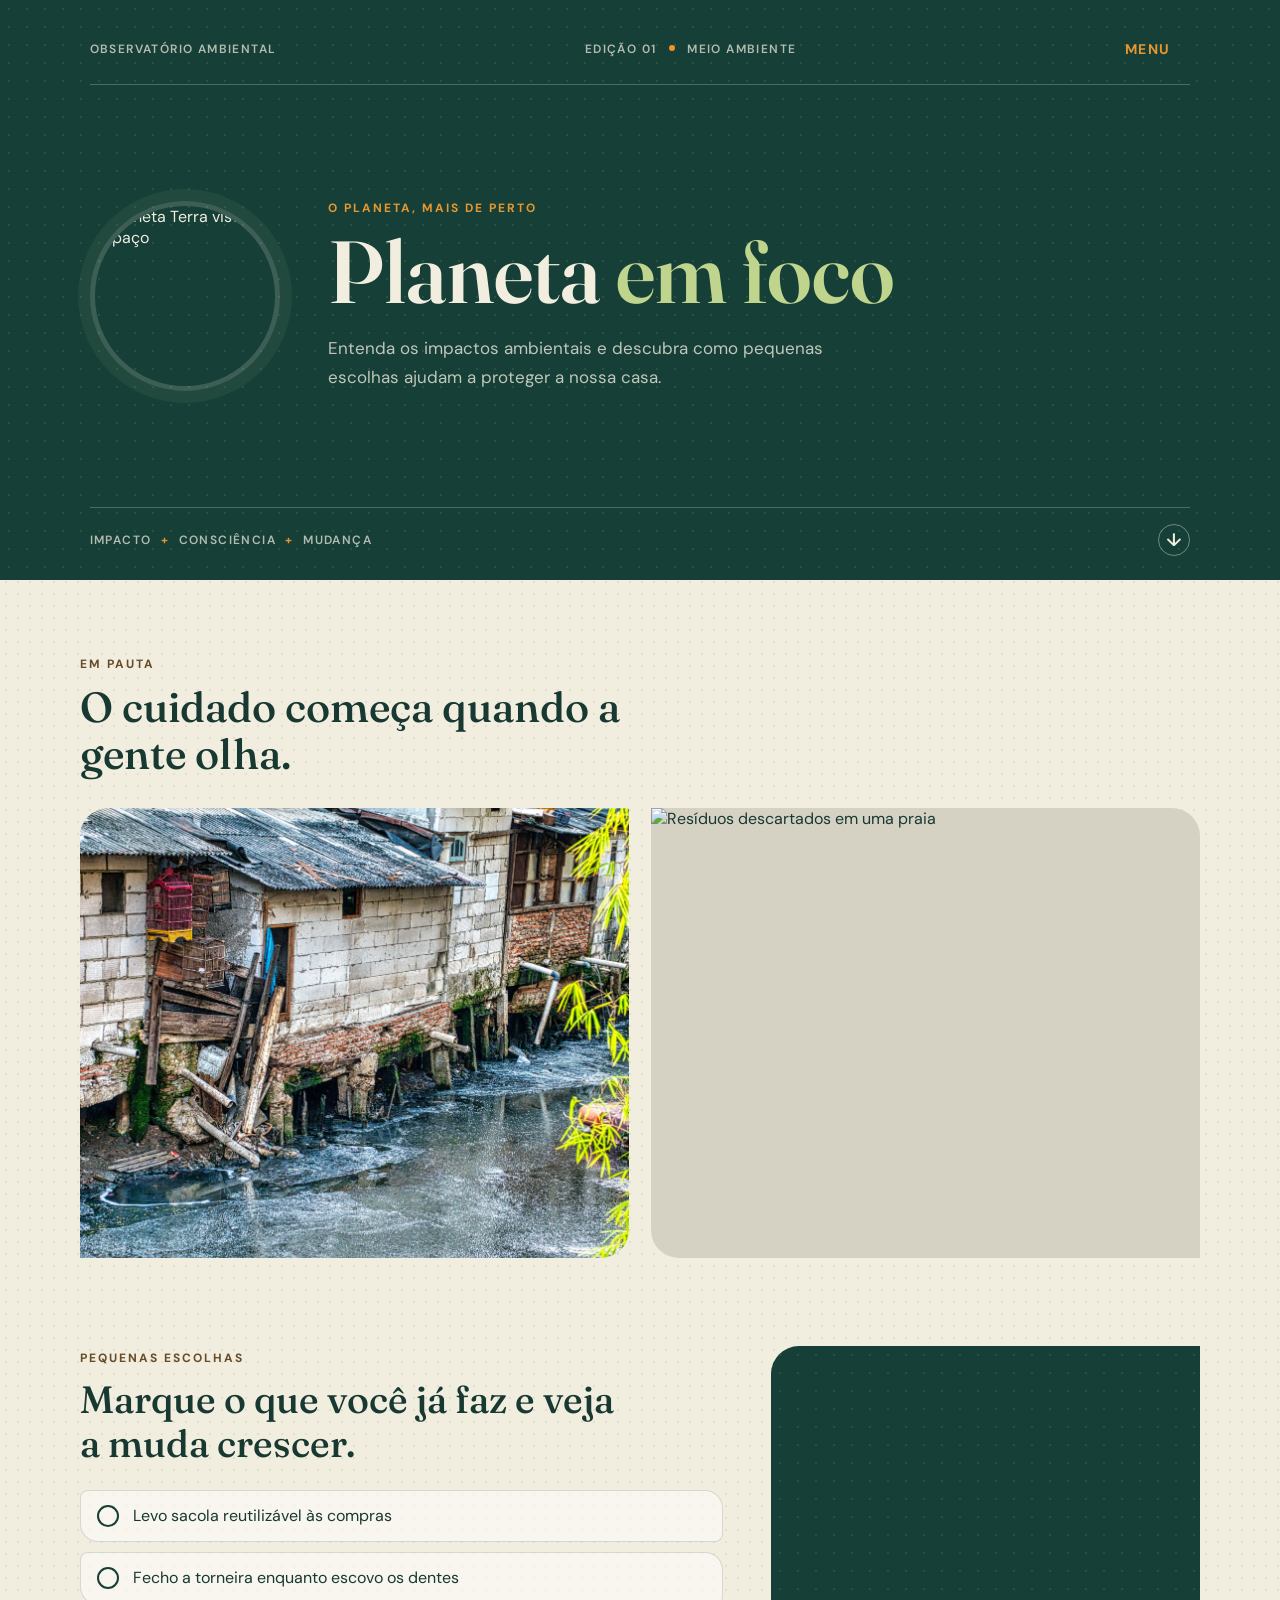
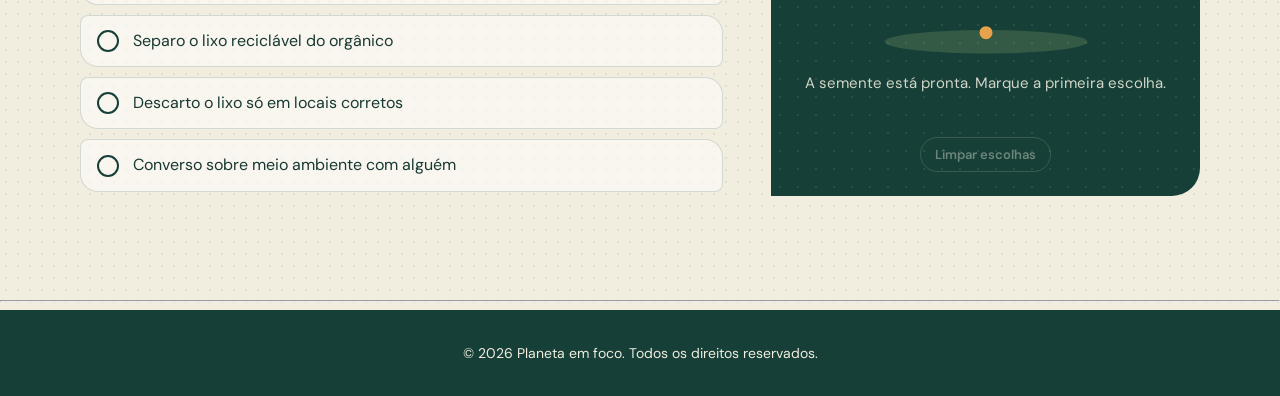
==== commit 458f2d35: "Change image formats to WebP in index.html Updated image sources to use WebP format for better perfo" ====
--- a/index.html
+++ b/index.html
@@ -11,19 +11,14 @@
     />
     <link rel="stylesheet" href="css/style.css" />
     <link rel="stylesheet" href="css/interacoes.css" />
-    <link rel="stylesheet" href="css/idioma.css" />
-    <link rel="stylesheet" href="css/acessibilidade.css" />
-    <script src="js/acessibilidade.js"></script>
     <title>Planeta em foco</title>
   </head>
   <body>
-    <a class="pular-conteudo" href="#conteudo-principal">Pular para o conteúdo</a>
     <div class="capa">
       <div class="linha-superior">
         <span>Observatório ambiental</span>
         <span>Edição 01 <i></i> Meio ambiente</span>
         <nav class="navegacao" aria-label="Navegação principal">
-          <a class="botao-acessibilidade" href="html/acessibilidade.html"><span aria-hidden="true">◐</span> Acessibilidade</a>
           <details class="menu">
             <summary class="link-menu botao-menu">Menu</summary>
             <div class="opcoes-menu">
@@ -36,7 +31,6 @@
               <a class="link-menu" href="html/campanhas.html">Campanhas</a>
               <a class="link-menu" href="html/galeria.html">Galeria</a>
               <a class="link-menu" href="html/contatos.html">Contatos</a>
-              <a class="link-menu" href="html/acessibilidade.html">Acessibilidade</a>
               <a class="link-menu" href="html/orcamento_hospedagem.html"
                 >Hospedagem e domínio</a
               >
@@ -70,7 +64,7 @@
         </button>
       </div>
     </div>
-    <main id="conteudo-principal" tabindex="-1">
+    <main>
       <section class="temas" aria-label="Temas ambientais">
         <div class="titulo-secao">
           <p class="subtitulo">Em pauta</p>
@@ -79,7 +73,7 @@
         <div class="grade-imagens">
           <figure class="cartao-imagem" tabindex="0">
             <img
-              src="img/pexels-tomfisk-5368119.jpg.jpeg"
+              src="img/pexels-tomfisk-5368119.jpg.webp"
               alt="Comunidade sem saneamento básico"
             />
             <figcaption>
@@ -93,7 +87,7 @@
           </figure>
           <figure class="cartao-imagem imagem-secundaria" tabindex="0">
             <img
-              src="img/pexels-shardar-tarikul-islam-84327533-9090149.jpg.jpeg"
+              src="pexels-shardar-tarikul-islam-84327533-9090149.jpg.webp"
               alt="Resíduos descartados em uma praia"
             />
             <figcaption>
@@ -162,6 +156,5 @@
       });
     </script>
       <script src="js/interacoes.js"></script>
-      <script src="js/idioma.js"></script>
   </body>
 </html>
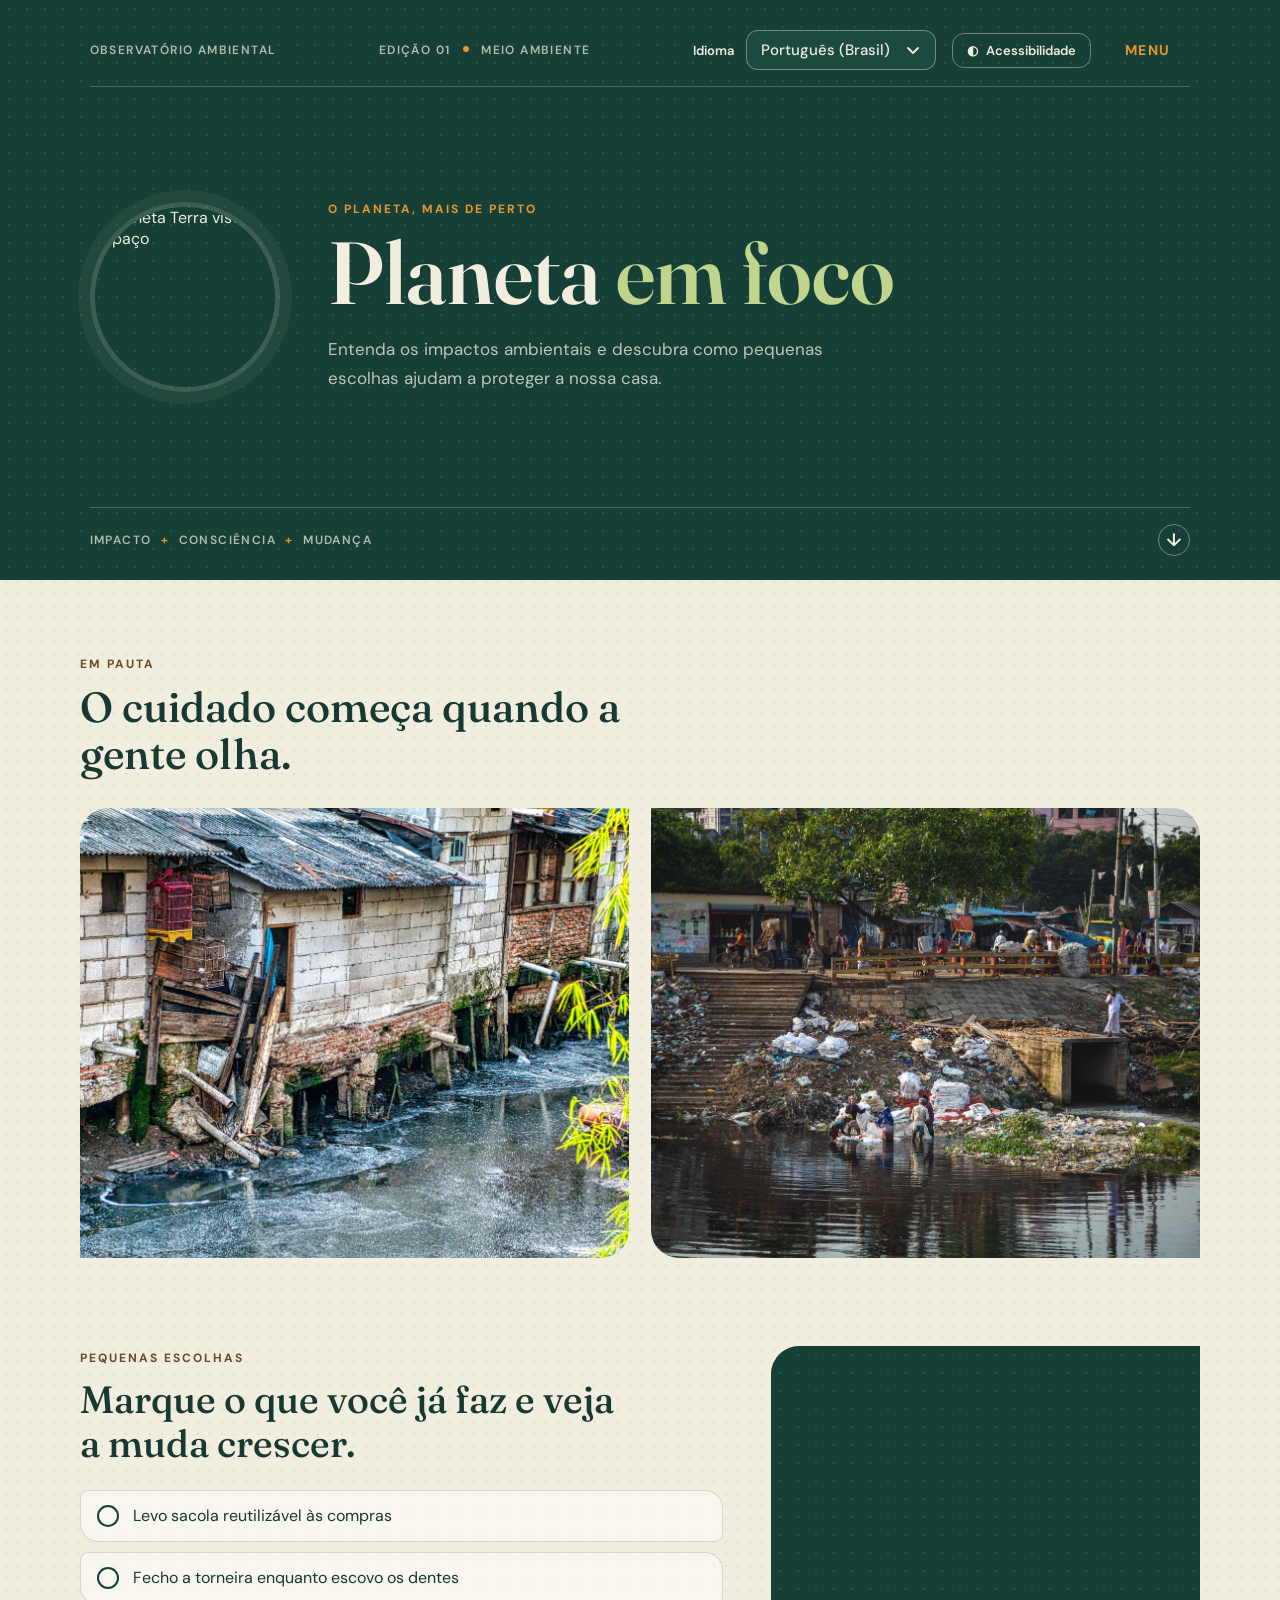
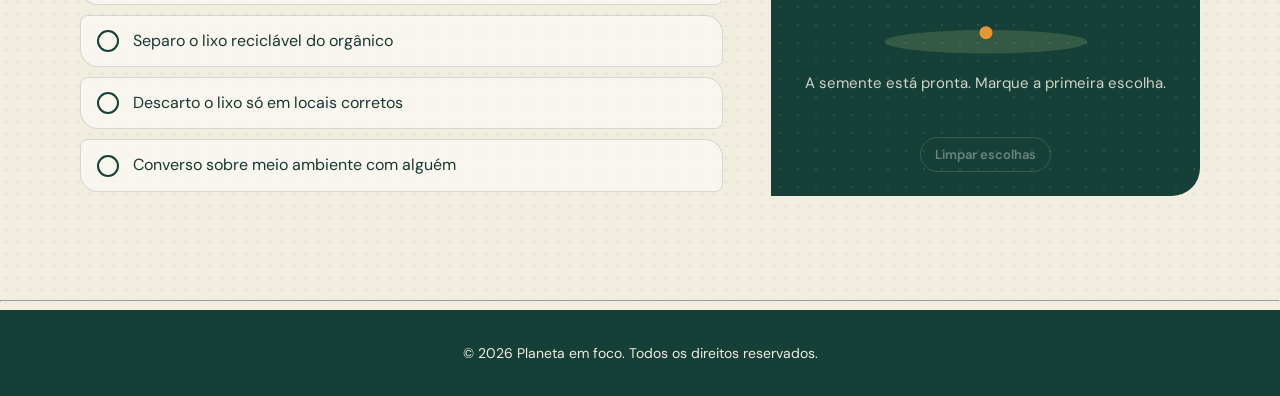
==== commit a09bdcfa: "Fix image file extensions in index.html" ====
--- a/index.html
+++ b/index.html
@@ -11,14 +11,19 @@
     />
     <link rel="stylesheet" href="css/style.css" />
     <link rel="stylesheet" href="css/interacoes.css" />
+    <link rel="stylesheet" href="css/idioma.css" />
+    <link rel="stylesheet" href="css/acessibilidade.css" />
+    <script src="js/acessibilidade.js"></script>
     <title>Planeta em foco</title>
   </head>
   <body>
+    <a class="pular-conteudo" href="#conteudo-principal">Pular para o conteúdo</a>
     <div class="capa">
       <div class="linha-superior">
         <span>Observatório ambiental</span>
         <span>Edição 01 <i></i> Meio ambiente</span>
         <nav class="navegacao" aria-label="Navegação principal">
+          <a class="botao-acessibilidade" href="html/acessibilidade.html"><span aria-hidden="true">◐</span> Acessibilidade</a>
           <details class="menu">
             <summary class="link-menu botao-menu">Menu</summary>
             <div class="opcoes-menu">
@@ -31,6 +36,7 @@
               <a class="link-menu" href="html/campanhas.html">Campanhas</a>
               <a class="link-menu" href="html/galeria.html">Galeria</a>
               <a class="link-menu" href="html/contatos.html">Contatos</a>
+              <a class="link-menu" href="html/acessibilidade.html">Acessibilidade</a>
               <a class="link-menu" href="html/orcamento_hospedagem.html"
                 >Hospedagem e domínio</a
               >
@@ -64,7 +70,7 @@
         </button>
       </div>
     </div>
-    <main>
+    <main id="conteudo-principal" tabindex="-1">
       <section class="temas" aria-label="Temas ambientais">
         <div class="titulo-secao">
           <p class="subtitulo">Em pauta</p>
@@ -87,7 +93,7 @@
           </figure>
           <figure class="cartao-imagem imagem-secundaria" tabindex="0">
             <img
-              src="pexels-shardar-tarikul-islam-84327533-9090149.jpg.webp"
+              src="img/pexels-shardar-tarikul-islam-84327533-9090149.jpg.webp"
               alt="Resíduos descartados em uma praia"
             />
             <figcaption>
@@ -156,5 +162,6 @@
       });
     </script>
       <script src="js/interacoes.js"></script>
+      <script src="js/idioma.js"></script>
   </body>
 </html>
--- a/css/idioma.css
+++ b/css/idioma.css
@@ -0,0 +1,214 @@
+/* Planeta em foco — seletor de idioma.
+   Para trocar as cores (ex.: azul-marinho como na referência), edite só as
+   variáveis do bloco .idioma logo abaixo. */
+
+.idioma {
+    --idioma-fundo: #1b4a41;
+    --idioma-lista: #12362f;
+    --idioma-borda: rgba(241, 237, 223, 0.4);
+    --idioma-destaque: var(--leaf, #bfd48c);
+    --idioma-texto: var(--paper, #f1eddf);
+
+    position: relative;
+    display: inline-flex;
+    align-items: center;
+    gap: 12px;
+    margin-right: 16px;
+    color: var(--idioma-texto);
+    font-size: calc(14px * var(--escala-texto, 1));
+    font-weight: 500;
+    letter-spacing: normal;
+    text-transform: none;
+}
+
+.idioma-rotulo {
+    font-size: calc(13px * var(--escala-texto, 1));
+    font-weight: 600;
+}
+
+.idioma-caixa {
+    position: relative;
+}
+
+.idioma-botao {
+    display: flex;
+    align-items: center;
+    justify-content: space-between;
+    gap: 14px;
+    min-width: 190px;
+    padding: 9px 14px;
+    color: var(--idioma-texto);
+    background: var(--idioma-fundo);
+    border: 1px solid var(--idioma-borda);
+    border-radius: 12px;
+    font: inherit;
+    font-size: calc(15px * var(--escala-texto, 1));
+    text-align: left;
+    cursor: pointer;
+    transition: border-color 180ms ease, background-color 180ms ease;
+}
+
+.idioma-botao:hover,
+.idioma-botao[aria-expanded="true"] {
+    border-color: var(--idioma-destaque);
+}
+
+.idioma-botao:focus-visible {
+    outline: 2px solid var(--idioma-destaque);
+    outline-offset: 2px;
+}
+
+.idioma-seta {
+    flex: none;
+    display: block;
+    width: 16px;
+    height: 16px;
+    overflow: visible;
+    transition: transform 180ms ease;
+}
+
+.idioma-botao[aria-expanded="true"] .idioma-seta {
+    transform: rotate(180deg);
+}
+
+.idioma-lista {
+    position: absolute;
+    top: calc(100% + 6px);
+    right: 0;
+    z-index: 30;
+    min-width: 100%;
+    width: max-content;
+    max-width: min(300px, 88vw);
+    max-height: min(62vh, 420px);
+    margin: 0;
+    padding: 6px;
+    overflow-y: auto;
+    list-style: none;
+    background: var(--idioma-lista);
+    border: 1px solid var(--idioma-borda);
+    border-radius: 14px;
+    box-shadow: 0 16px 34px rgba(0, 0, 0, 0.35);
+    outline: none;
+}
+
+.idioma-lista[hidden] {
+    display: none;
+}
+
+.idioma-lista li {
+    display: flex;
+    align-items: center;
+    justify-content: space-between;
+    gap: 18px;
+    padding: 10px 12px;
+    border: 2px solid transparent;
+    border-radius: 10px;
+    color: var(--idioma-texto);
+    font-size: calc(15px * var(--escala-texto, 1));
+    cursor: pointer;
+}
+
+.idioma-lista li:hover,
+.idioma-lista li.ativo {
+    border-color: var(--idioma-destaque);
+    background: rgba(241, 237, 223, 0.06);
+}
+
+.idioma-lista li[aria-selected="true"]::after {
+    content: "\2713";
+    color: var(--idioma-destaque);
+    font-weight: 700;
+}
+
+.idioma-lista li.idioma-separador {
+    height: 1px;
+    margin: 6px 4px;
+    padding: 0;
+    border: 0;
+    background: var(--idioma-borda);
+    cursor: default;
+}
+
+.idioma-lista li.idioma-separador:hover {
+    border: 0;
+    background: var(--idioma-borda);
+}
+
+.idioma-aviso {
+    position: absolute;
+    top: calc(100% + 8px);
+    right: 0;
+    z-index: 30;
+    width: max-content;
+    max-width: 260px;
+    padding: 8px 12px;
+    color: var(--idioma-texto);
+    background: var(--idioma-lista);
+    border: 1px solid var(--idioma-destaque);
+    border-radius: 10px;
+    font-size: calc(12px * var(--escala-texto, 1));
+    line-height: 1.4;
+}
+
+.idioma-aviso[hidden] {
+    display: none;
+}
+
+/* O Google Translate injeta barra e balões próprios; escondemos tudo isso. */
+#google_translate_element {
+    position: absolute;
+    left: -9999px;
+    width: 1px;
+    height: 1px;
+    overflow: hidden;
+}
+
+.skiptranslate iframe,
+iframe.skiptranslate,
+.goog-te-banner-frame,
+#goog-gt-tt,
+.goog-tooltip,
+.goog-te-balloon-frame {
+    display: none !important;
+}
+
+body {
+    top: 0 !important;
+}
+
+.goog-text-highlight {
+    background: none !important;
+    box-shadow: none !important;
+}
+
+@media (max-width: 640px) {
+    .linha-superior {
+        flex-wrap: wrap;
+    }
+
+    .idioma {
+        margin-right: 10px;
+        gap: 8px;
+    }
+
+    .idioma-rotulo {
+        display: none;
+    }
+
+    .idioma-lista {
+        right: auto;
+        left: 0;
+        max-width: calc(100vw - 48px);
+    }
+
+    .idioma-aviso {
+        right: auto;
+        left: 0;
+    }
+
+    .idioma-botao {
+        min-width: 150px;
+        padding: 7px 10px;
+        font-size: calc(13px * var(--escala-texto, 1));
+    }
+}
--- a/css/acessibilidade.css
+++ b/css/acessibilidade.css
@@ -0,0 +1,538 @@
+/* Planeta em foco — recursos de acessibilidade.
+   js/acessibilidade.js define atributos no <html>:
+   data-tema (claro|escuro), data-daltonismo, data-contraste e --escala-texto. */
+
+/* ---------- Pular para o conteúdo ---------- */
+.pular-conteudo {
+    position: fixed;
+    top: 8px;
+    left: 8px;
+    z-index: 1000;
+    padding: 12px 18px;
+    color: #fff;
+    background: #0b2a24;
+    border: 2px solid var(--leaf, #bfd48c);
+    border-radius: 8px;
+    font-weight: 700;
+    text-decoration: none;
+    transform: translateY(-200%);
+    transition: transform 160ms ease;
+}
+
+.pular-conteudo:focus {
+    transform: translateY(0);
+}
+
+/* ---------- Foco visível em todo o site ---------- */
+:focus-visible {
+    outline: 3px solid var(--sun, #e69730);
+    outline-offset: 3px;
+}
+
+/* ---------- Botão no cabeçalho ---------- */
+.botao-acessibilidade {
+    display: inline-flex;
+    align-items: center;
+    gap: 8px;
+    margin-right: 14px;
+    padding: 8px 14px;
+    color: var(--paper, #f1eddf);
+    border: 1px solid rgba(241, 237, 223, 0.4);
+    border-radius: 12px;
+    font-size: calc(13px * var(--escala-texto, 1));
+    font-weight: 600;
+    letter-spacing: normal;
+    text-decoration: none;
+    text-transform: none;
+    white-space: nowrap;
+    transition: border-color 180ms ease, color 180ms ease;
+}
+
+.botao-acessibilidade:hover,
+.botao-acessibilidade[aria-current="page"] {
+    color: var(--leaf, #bfd48c);
+    border-color: var(--leaf, #bfd48c);
+}
+
+/* ---------- Tema escuro ----------
+   No escuro, --forest vira o verde-claro: botões e textos que eram verdes
+   sobre fundo claro passam a ser claros sobre fundo escuro. As áreas que
+   continuam verdes-escuras (capa, rodapé, menu) restauram os valores originais. */
+html[data-tema="escuro"] {
+    color-scheme: dark;
+    --paper: #101a17;
+    --ink: #e9ecdf;
+    --muted: #cfd5c8;
+    --forest: #bfd48c;
+}
+
+html[data-tema="escuro"] body {
+    background-image: radial-gradient(rgba(191, 212, 140, 0.07) 0.7px, transparent 0.8px);
+}
+
+html[data-tema="escuro"] .capa,
+html[data-tema="escuro"] footer,
+html[data-tema="escuro"] .opcoes-menu,
+html[data-tema="escuro"] .botao-topo,
+html[data-tema="escuro"] .escolhas-muda,
+html[data-tema="escuro"] .lightbox {
+    --paper: #f1eddf;
+    --forest: #0f2f29;
+}
+
+html[data-tema="escuro"] .botao-voluntario,
+html[data-tema="escuro"] .botao-noticia {
+    --paper: #f1eddf;
+    --forest: #1f5a4d;
+    color: #fff;
+}
+
+html[data-tema="escuro"] .subtitulo,
+html[data-tema="escuro"] .hospedagem-tipo,
+html[data-tema="escuro"] .video-galeria-cabecalho .subtitulo,
+html[data-tema="escuro"] .hospedagem-recomendacao .subtitulo {
+    color: #f0b765;
+}
+
+html[data-tema="escuro"] .capa .subtitulo {
+    color: var(--sun);
+}
+
+html[data-tema="escuro"] main [class*="card"],
+html[data-tema="escuro"] main [class*="cartao"]:not(.cartao-imagem),
+html[data-tema="escuro"] main fieldset,
+html[data-tema="escuro"] main table,
+html[data-tema="escuro"] .escolhas-lista label,
+html[data-tema="escuro"] .filtro-noticias,
+html[data-tema="escuro"] .painel,
+html[data-tema="escuro"] .painel[open],
+html[data-tema="escuro"] .formulario-voluntario,
+html[data-tema="escuro"] .video-galeria,
+html[data-tema="escuro"] .hospedagem-recomendacao,
+html[data-tema="escuro"] .arvore-wrapper,
+html[data-tema="escuro"] .campo-voluntario input,
+html[data-tema="escuro"] .campo-voluntario select,
+html[data-tema="escuro"] .campo-voluntario textarea,
+html[data-tema="escuro"] .hospedagem-opcao {
+    color: var(--ink);
+    background-color: rgba(255, 255, 255, 0.06);
+    border-color: rgba(241, 237, 223, 0.22);
+}
+
+html[data-tema="escuro"] main p a:not([class]) {
+    color: #a9d1ff;
+}
+
+html[data-tema="escuro"] hr {
+    border-color: rgba(241, 237, 223, 0.2);
+}
+
+/* ---------- Paletas para daltonismo ---------- */
+html[data-daltonismo="protanopia"] {
+    --leaf: #8ecbff;
+    --sun: #ffd23f;
+}
+
+html[data-daltonismo="deuteranopia"] {
+    --leaf: #9cc9ff;
+    --sun: #ffc533;
+}
+
+html[data-daltonismo="tritanopia"] {
+    --leaf: #ffd0c8;
+    --sun: #ff7a59;
+}
+
+html[data-daltonismo="acromatopsia"] {
+    --leaf: #ffffff;
+    --sun: #ffffff;
+}
+
+html:not([data-daltonismo="original"]):not([data-daltonismo=""]) main a:not([class*="botao"]),
+html:not([data-daltonismo="original"]):not([data-daltonismo=""]) footer a {
+    text-decoration: underline;
+    text-underline-offset: 3px;
+}
+
+html[data-daltonismo] .escolhas-muda [fill="#bfd48c"],
+html[data-daltonismo] .escolhas-muda [fill="#e6a34b"] {
+    fill: var(--leaf);
+}
+
+html[data-daltonismo] .escolhas-muda [fill="#e6a34b"] {
+    fill: var(--sun);
+}
+
+/* Marcas de seleção que não dependem de cor. */
+html[data-daltonismo]:not([data-daltonismo="original"]) input[type="checkbox"]:checked,
+html[data-daltonismo]:not([data-daltonismo="original"]) input[type="radio"]:checked {
+    outline: 2px solid currentColor;
+    outline-offset: 2px;
+}
+
+/* ---------- Alto contraste ---------- */
+html[data-contraste="alto"] {
+    --paper: #ffffff;
+    --ink: #000000;
+    --muted: #000000;
+    --forest: #000000;
+    --leaf: #ffe600;
+    --sun: #ffe600;
+}
+
+html[data-contraste="alto"][data-tema="escuro"] {
+    --paper: #000000;
+    --ink: #ffffff;
+    --muted: #ffffff;
+    --forest: #000000;
+}
+
+html[data-contraste="alto"] body {
+    background-image: none;
+}
+
+html[data-contraste="alto"] .capa,
+html[data-contraste="alto"] footer,
+html[data-contraste="alto"] .opcoes-menu {
+    --paper: #ffffff;
+    --forest: #000000;
+    background-image: none;
+    color: #fff;
+}
+
+html[data-contraste="alto"] .capa *,
+html[data-contraste="alto"] footer *,
+html[data-contraste="alto"] .opcoes-menu * {
+    opacity: 1;
+}
+
+html[data-contraste="alto"] .linha-superior,
+html[data-contraste="alto"] .linha-inferior {
+    color: #fff;
+}
+
+html[data-contraste="alto"] main {
+    --forest: #000000;
+}
+
+html[data-contraste="alto"][data-tema="escuro"] main {
+    --forest: #ffe600;
+}
+
+html[data-contraste="alto"] .subtitulo,
+html[data-contraste="alto"] .hospedagem-tipo,
+html[data-contraste="alto"] .hospedagem-recomendacao .subtitulo {
+    color: var(--ink);
+}
+
+html[data-contraste="alto"] .capa .subtitulo {
+    color: #ffe600;
+}
+
+html[data-contraste="alto"] a {
+    text-decoration: underline;
+}
+
+html[data-contraste="alto"] .botao-voluntario,
+html[data-contraste="alto"] .botao-noticia {
+    --forest: #000000;
+    --paper: #ffffff;
+    color: #fff;
+    border: 2px solid #ffe600;
+}
+
+html[data-contraste="alto"] main [class*="card"],
+html[data-contraste="alto"] main [class*="cartao"]:not(.cartao-imagem),
+html[data-contraste="alto"] main fieldset,
+html[data-contraste="alto"] main table,
+html[data-contraste="alto"] .campo-voluntario input,
+html[data-contraste="alto"] .campo-voluntario select,
+html[data-contraste="alto"] .campo-voluntario textarea,
+html[data-contraste="alto"] .hospedagem-opcao {
+    color: var(--ink);
+    background: var(--paper);
+    border: 2px solid var(--ink);
+    box-shadow: none;
+}
+
+html[data-contraste="alto"] .cartao-imagem figcaption {
+    background: #000;
+    color: #fff;
+}
+
+html[data-contraste="alto"] :focus-visible {
+    outline: 4px solid #ff00ff;
+    outline-offset: 3px;
+}
+
+html[data-contraste="alto"] .idioma {
+    --idioma-fundo: #000;
+    --idioma-lista: #000;
+    --idioma-borda: #fff;
+    --idioma-destaque: #ffe600;
+}
+
+/* ---------- Página de acessibilidade ---------- */
+.painel-acessibilidade {
+    display: grid;
+    gap: 26px;
+    margin: 28px 0 40px;
+    padding: 28px;
+    border: 1px solid rgba(24, 56, 50, 0.22);
+    border-radius: 18px;
+    background: rgba(255, 255, 255, 0.5);
+}
+
+.painel-acessibilidade h3,
+.painel-acessibilidade h4 {
+    margin: 0 0 6px;
+    font-family: 'Fraunces', serif;
+    color: var(--ink);
+}
+
+.painel-acessibilidade p {
+    margin: 0 0 10px;
+    color: var(--muted);
+    font-size: calc(15px * var(--escala-texto, 1));
+    line-height: 1.55;
+}
+
+.grupo-acessibilidade {
+    display: grid;
+    gap: 10px;
+    padding: 0;
+    margin: 0;
+    border: 0;
+    min-width: 0;
+}
+
+.grupo-acessibilidade legend,
+.grupo-acessibilidade .rotulo-grupo {
+    padding: 0;
+    margin-bottom: 4px;
+    color: var(--ink);
+    font-size: calc(15px * var(--escala-texto, 1));
+    font-weight: 700;
+}
+
+.linha-botoes {
+    display: flex;
+    flex-wrap: wrap;
+    gap: 10px;
+}
+
+.botao-a11y,
+.opcao-a11y span {
+    display: inline-flex;
+    align-items: center;
+    justify-content: center;
+    min-height: 44px;
+    padding: 10px 18px;
+    color: var(--ink);
+    background: transparent;
+    border: 2px solid currentColor;
+    border-radius: 12px;
+    font: inherit;
+    font-size: calc(15px * var(--escala-texto, 1));
+    font-weight: 600;
+    cursor: pointer;
+    transition: background-color 160ms ease, color 160ms ease;
+}
+
+.botao-a11y:hover:not(:disabled),
+.opcao-a11y span:hover {
+    background: rgba(24, 56, 50, 0.1);
+}
+
+.botao-a11y:disabled {
+    opacity: 0.45;
+    cursor: not-allowed;
+}
+
+.botao-a11y[aria-pressed="true"] {
+    color: #fff;
+    background: var(--ink);
+    border-color: var(--ink);
+}
+
+html[data-tema="escuro"] .botao-a11y[aria-pressed="true"],
+html[data-tema="escuro"] .opcao-a11y input:checked + span {
+    color: #101a17;
+}
+
+.opcao-a11y {
+    position: relative;
+    display: inline-block;
+}
+
+.opcao-a11y input {
+    position: absolute;
+    opacity: 0;
+    inset: 0;
+    width: 100%;
+    height: 100%;
+    margin: 0;
+    cursor: pointer;
+}
+
+.opcao-a11y input:checked + span {
+    color: #fff;
+    background: var(--ink);
+    border-color: var(--ink);
+}
+
+.opcao-a11y input:checked + span::before {
+    content: "\2713\00a0";
+}
+
+.opcao-a11y input:focus-visible + span {
+    outline: 3px solid var(--sun, #e69730);
+    outline-offset: 3px;
+}
+
+.painel-acessibilidade select,
+.painel-acessibilidade input[type="range"] {
+    max-width: 360px;
+    width: 100%;
+    min-height: 44px;
+    padding: 8px 12px;
+    color: var(--ink);
+    background: rgba(255, 255, 255, 0.7);
+    border: 2px solid var(--ink);
+    border-radius: 10px;
+    font: inherit;
+}
+
+html[data-tema="escuro"] .painel-acessibilidade select {
+    background: #16231f;
+}
+
+.painel-acessibilidade input[type="range"] {
+    padding: 0;
+    accent-color: var(--ink);
+}
+
+.estado-acessibilidade {
+    font-weight: 600;
+}
+
+.aviso-sem-js {
+    padding: 14px 18px;
+    border: 2px dashed currentColor;
+    border-radius: 12px;
+}
+
+.recursos-acessibilidade {
+    display: grid;
+    grid-template-columns: repeat(auto-fit, minmax(260px, 1fr));
+    gap: 18px;
+    margin: 26px 0 40px;
+    padding: 0;
+    list-style: none;
+}
+
+.recursos-acessibilidade li {
+    padding: 22px;
+    border: 1px solid rgba(24, 56, 50, 0.22);
+    border-radius: 16px;
+    background: rgba(255, 255, 255, 0.5);
+}
+
+.recursos-acessibilidade b {
+    display: block;
+    margin-bottom: 6px;
+    color: var(--sun);
+    font-size: calc(13px * var(--escala-texto, 1));
+    letter-spacing: 1.4px;
+}
+
+.recursos-acessibilidade h3 {
+    margin: 0 0 8px;
+    font-family: 'Fraunces', serif;
+    font-size: calc(21px * var(--escala-texto, 1));
+}
+
+.recursos-acessibilidade p {
+    margin: 0;
+    color: var(--muted);
+    font-size: calc(15px * var(--escala-texto, 1));
+    line-height: 1.55;
+}
+
+.tabela-teclado {
+    width: 100%;
+    max-width: 760px;
+    margin-top: 16px;
+    border-collapse: collapse;
+    font-size: calc(15px * var(--escala-texto, 1));
+}
+
+.tabela-teclado caption {
+    padding-bottom: 8px;
+    font-style: italic;
+    text-align: left;
+}
+
+.tabela-teclado th,
+.tabela-teclado td {
+    padding: 12px 14px;
+    border-bottom: 1px solid rgba(24, 56, 50, 0.22);
+    text-align: left;
+}
+
+.tabela-teclado kbd,
+.painel-acessibilidade kbd,
+.recursos-acessibilidade kbd {
+    padding: 2px 8px;
+    border: 1px solid currentColor;
+    border-radius: 6px;
+    font-family: inherit;
+    font-size: 0.9em;
+    font-weight: 700;
+}
+
+html[data-tema="escuro"] .painel-acessibilidade,
+html[data-tema="escuro"] .recursos-acessibilidade li {
+    background: rgba(255, 255, 255, 0.06);
+    border-color: rgba(241, 237, 223, 0.22);
+}
+
+html[data-contraste="alto"] .painel-acessibilidade,
+html[data-contraste="alto"] .recursos-acessibilidade li {
+    background: var(--paper);
+    border: 2px solid var(--ink);
+}
+
+html[data-contraste="alto"] .recursos-acessibilidade b {
+    color: var(--ink);
+}
+
+/* Leitura em voz alta: destaque do trecho lido. */
+.lendo-agora {
+    outline: 3px solid var(--sun, #e69730) !important;
+    outline-offset: 4px;
+    border-radius: 4px;
+}
+
+/* ---------- Menos movimento ---------- */
+@media (prefers-reduced-motion: reduce) {
+    *,
+    *::before,
+    *::after {
+        animation-duration: 0.01ms !important;
+        animation-iteration-count: 1 !important;
+        scroll-behavior: auto !important;
+        transition-duration: 0.01ms !important;
+    }
+}
+
+@media (max-width: 640px) {
+    .painel-acessibilidade {
+        padding: 18px;
+    }
+
+    .botao-acessibilidade {
+        margin-right: 8px;
+        padding: 6px 10px;
+    }
+}
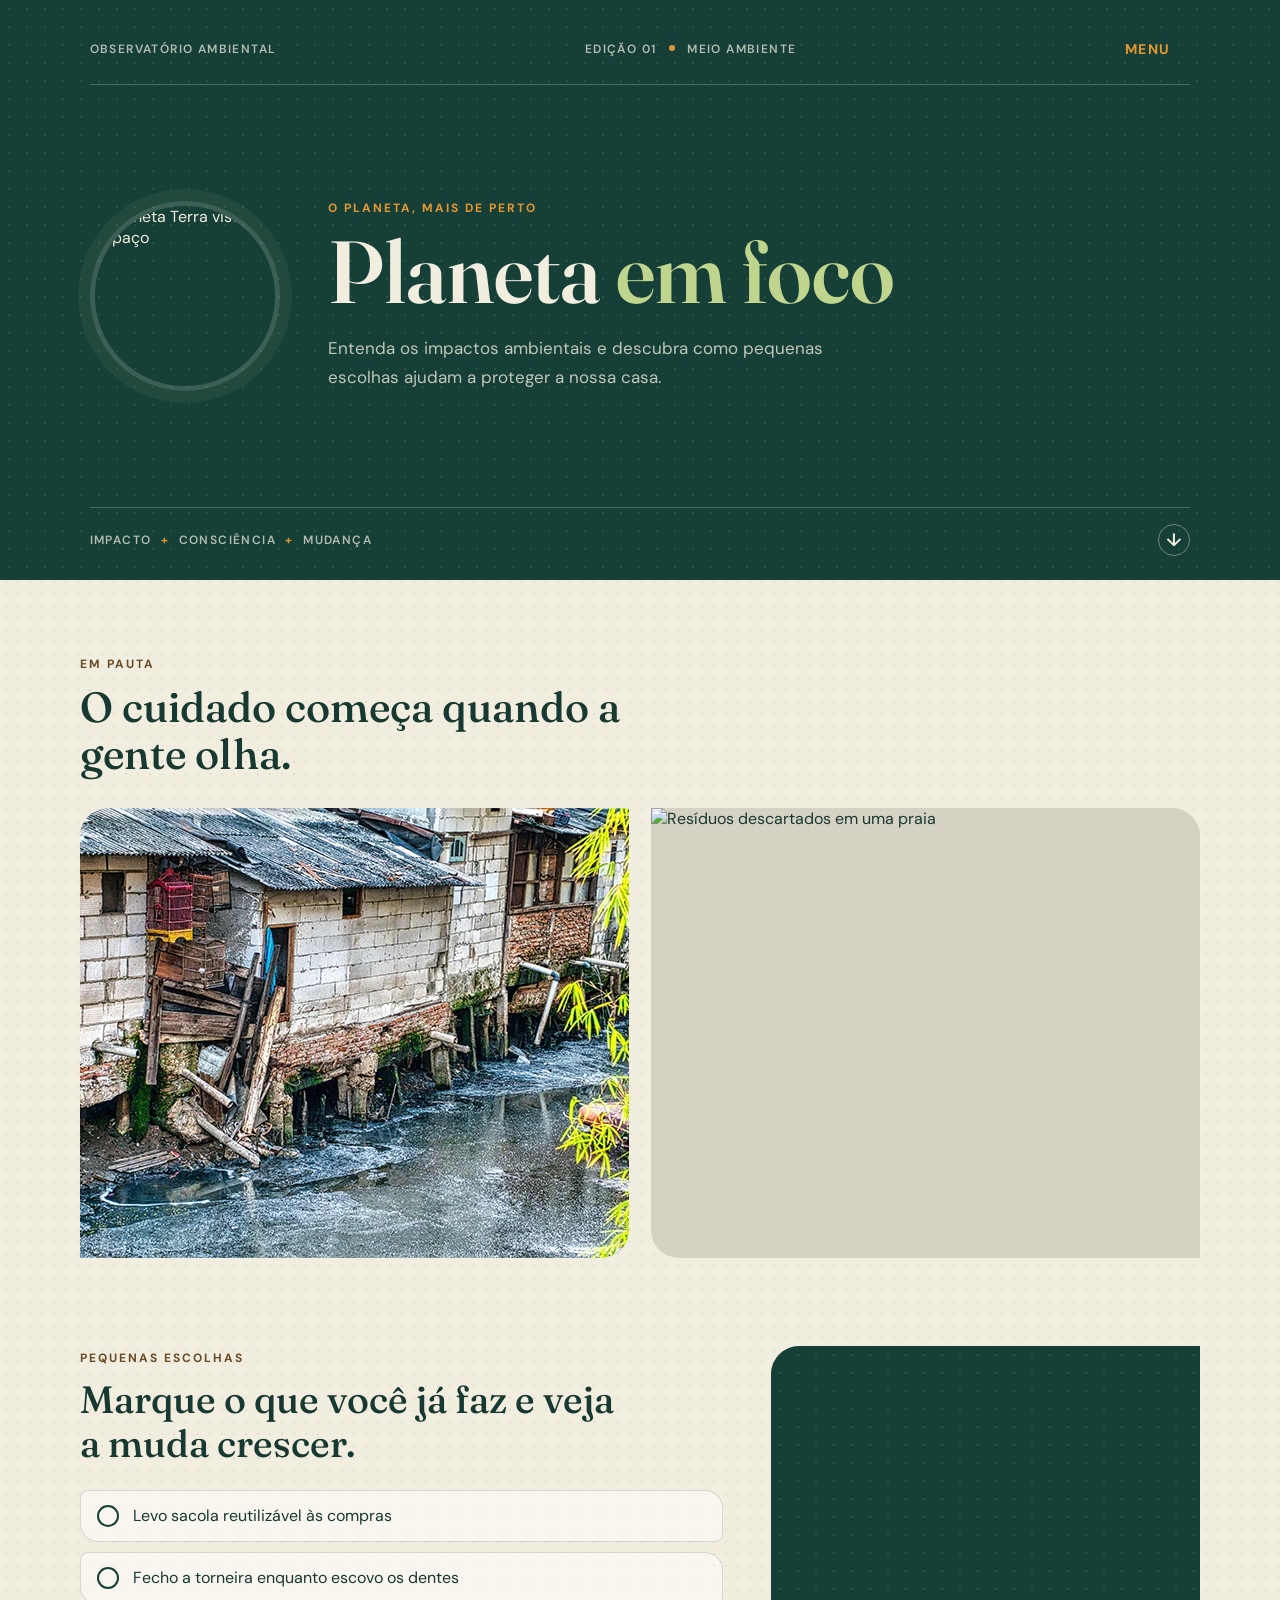
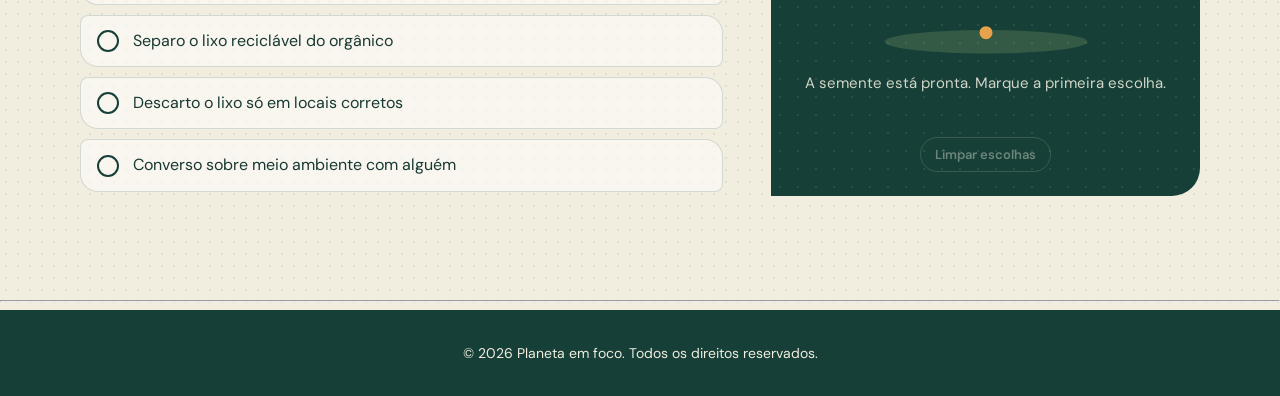
==== commit ed5db4dd: "Change image sources in index.html Updated image sources in index.html to new file paths." ====
--- a/index.html
+++ b/index.html
@@ -11,19 +11,14 @@
     />
     <link rel="stylesheet" href="css/style.css" />
     <link rel="stylesheet" href="css/interacoes.css" />
-    <link rel="stylesheet" href="css/idioma.css" />
-    <link rel="stylesheet" href="css/acessibilidade.css" />
-    <script src="js/acessibilidade.js"></script>
     <title>Planeta em foco</title>
   </head>
   <body>
-    <a class="pular-conteudo" href="#conteudo-principal">Pular para o conteúdo</a>
     <div class="capa">
       <div class="linha-superior">
         <span>Observatório ambiental</span>
         <span>Edição 01 <i></i> Meio ambiente</span>
         <nav class="navegacao" aria-label="Navegação principal">
-          <a class="botao-acessibilidade" href="html/acessibilidade.html"><span aria-hidden="true">◐</span> Acessibilidade</a>
           <details class="menu">
             <summary class="link-menu botao-menu">Menu</summary>
             <div class="opcoes-menu">
@@ -36,7 +31,6 @@
               <a class="link-menu" href="html/campanhas.html">Campanhas</a>
               <a class="link-menu" href="html/galeria.html">Galeria</a>
               <a class="link-menu" href="html/contatos.html">Contatos</a>
-              <a class="link-menu" href="html/acessibilidade.html">Acessibilidade</a>
               <a class="link-menu" href="html/orcamento_hospedagem.html"
                 >Hospedagem e domínio</a
               >
@@ -70,7 +64,7 @@
         </button>
       </div>
     </div>
-    <main id="conteudo-principal" tabindex="-1">
+    <main>
       <section class="temas" aria-label="Temas ambientais">
         <div class="titulo-secao">
           <p class="subtitulo">Em pauta</p>
@@ -79,7 +73,7 @@
         <div class="grade-imagens">
           <figure class="cartao-imagem" tabindex="0">
             <img
-              src="img/pexels-tomfisk-5368119.jpg.webp"
+              src="img/foto1.webp"
               alt="Comunidade sem saneamento básico"
             />
             <figcaption>
@@ -93,7 +87,7 @@
           </figure>
           <figure class="cartao-imagem imagem-secundaria" tabindex="0">
             <img
-              src="img/pexels-shardar-tarikul-islam-84327533-9090149.jpg.webp"
+              src="foto2.webp"
               alt="Resíduos descartados em uma praia"
             />
             <figcaption>
@@ -162,6 +156,5 @@
       });
     </script>
       <script src="js/interacoes.js"></script>
-      <script src="js/idioma.js"></script>
   </body>
 </html>
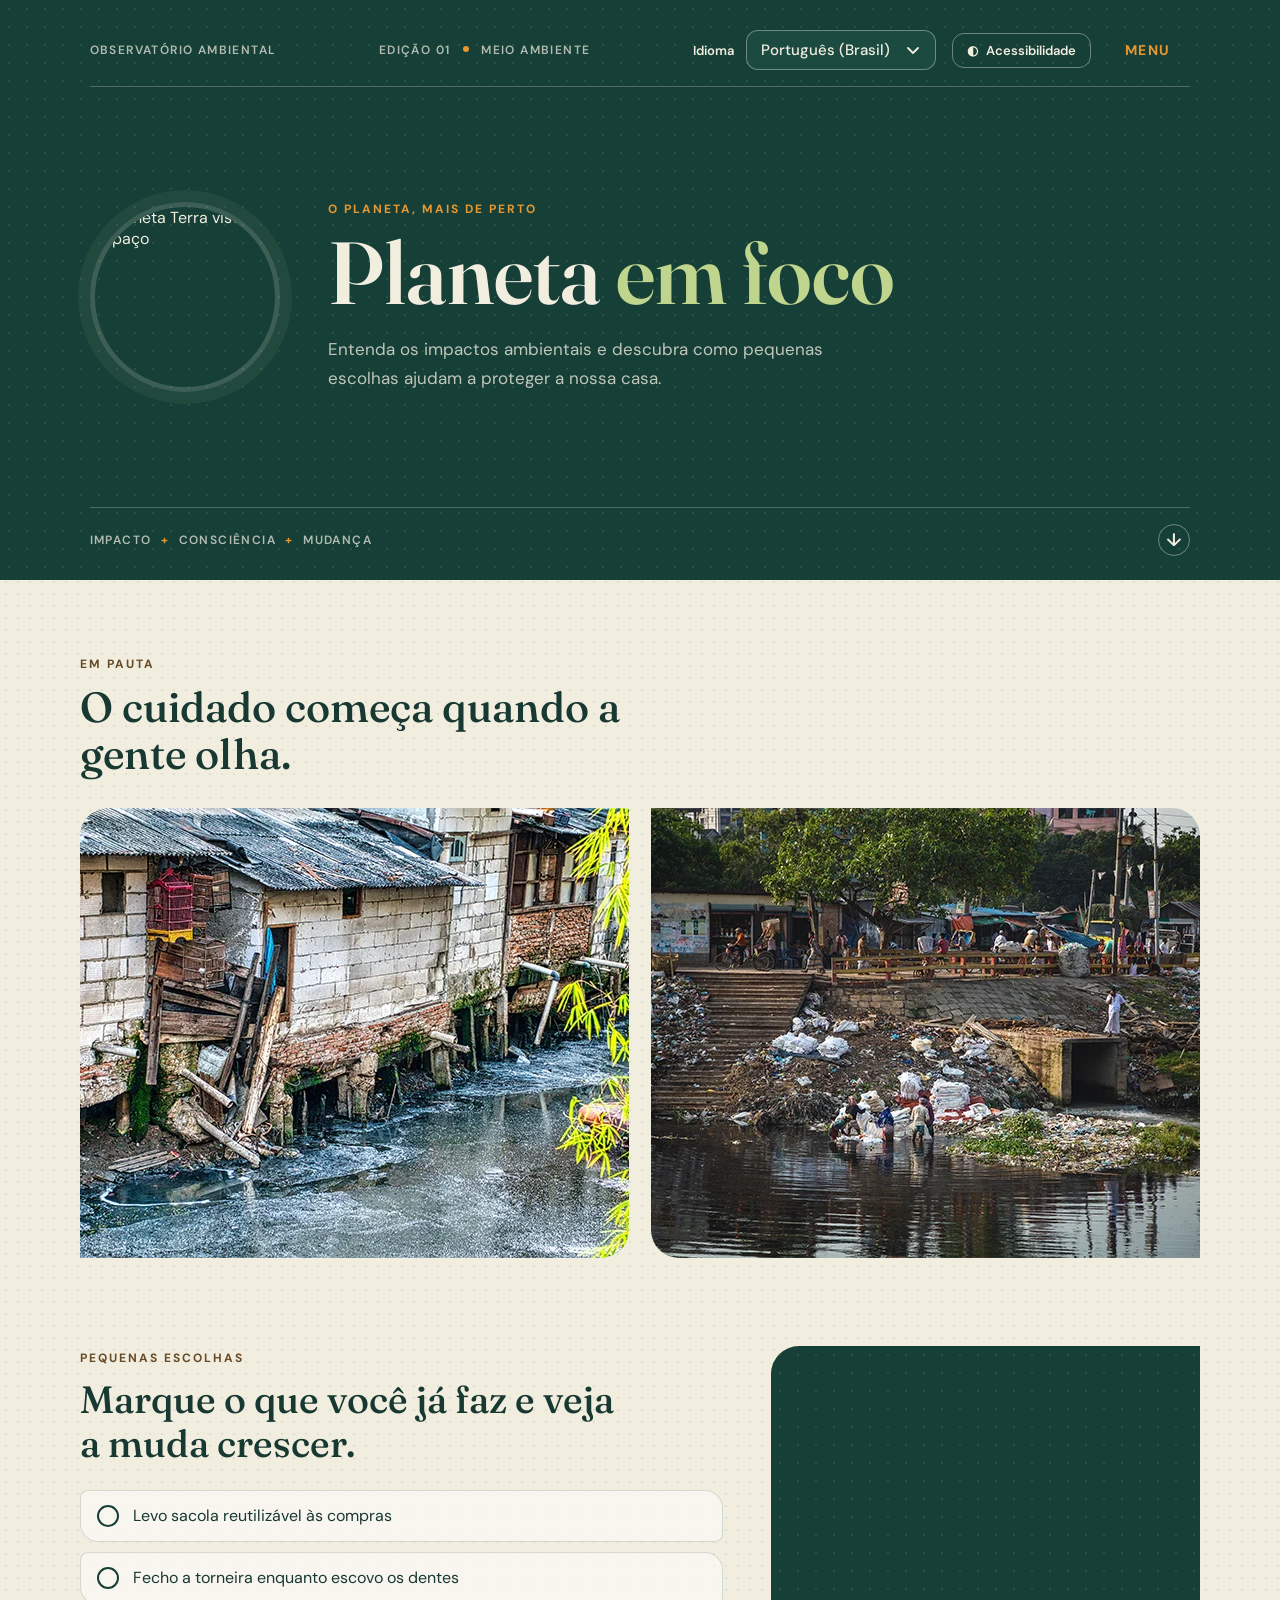
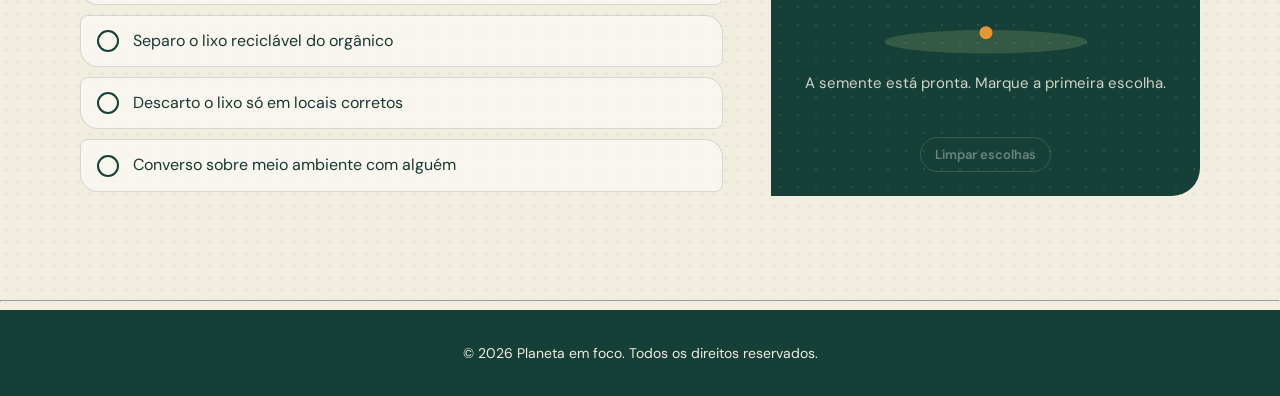
==== commit 82f28428: "Change image sources in index.html Updated image sources in index.html to new file paths." ====
--- a/index.html
+++ b/index.html
@@ -11,14 +11,19 @@
     />
     <link rel="stylesheet" href="css/style.css" />
     <link rel="stylesheet" href="css/interacoes.css" />
+    <link rel="stylesheet" href="css/idioma.css" />
+    <link rel="stylesheet" href="css/acessibilidade.css" />
+    <script src="js/acessibilidade.js"></script>
     <title>Planeta em foco</title>
   </head>
   <body>
+    <a class="pular-conteudo" href="#conteudo-principal">Pular para o conteúdo</a>
     <div class="capa">
       <div class="linha-superior">
         <span>Observatório ambiental</span>
         <span>Edição 01 <i></i> Meio ambiente</span>
         <nav class="navegacao" aria-label="Navegação principal">
+          <a class="botao-acessibilidade" href="html/acessibilidade.html"><span aria-hidden="true">◐</span> Acessibilidade</a>
           <details class="menu">
             <summary class="link-menu botao-menu">Menu</summary>
             <div class="opcoes-menu">
@@ -31,6 +36,7 @@
               <a class="link-menu" href="html/campanhas.html">Campanhas</a>
               <a class="link-menu" href="html/galeria.html">Galeria</a>
               <a class="link-menu" href="html/contatos.html">Contatos</a>
+              <a class="link-menu" href="html/acessibilidade.html">Acessibilidade</a>
               <a class="link-menu" href="html/orcamento_hospedagem.html"
                 >Hospedagem e domínio</a
               >
@@ -64,7 +70,7 @@
         </button>
       </div>
     </div>
-    <main>
+    <main id="conteudo-principal" tabindex="-1">
       <section class="temas" aria-label="Temas ambientais">
         <div class="titulo-secao">
           <p class="subtitulo">Em pauta</p>
@@ -87,7 +93,7 @@
           </figure>
           <figure class="cartao-imagem imagem-secundaria" tabindex="0">
             <img
-              src="foto2.webp"
+              src="img/foto2.webp"
               alt="Resíduos descartados em uma praia"
             />
             <figcaption>
@@ -156,5 +162,6 @@
       });
     </script>
       <script src="js/interacoes.js"></script>
+      <script src="js/idioma.js"></script>
   </body>
 </html>
--- a/css/idioma.css
+++ b/css/idioma.css
@@ -0,0 +1,214 @@
+/* Planeta em foco — seletor de idioma.
+   Para trocar as cores (ex.: azul-marinho como na referência), edite só as
+   variáveis do bloco .idioma logo abaixo. */
+
+.idioma {
+    --idioma-fundo: #1b4a41;
+    --idioma-lista: #12362f;
+    --idioma-borda: rgba(241, 237, 223, 0.4);
+    --idioma-destaque: var(--leaf, #bfd48c);
+    --idioma-texto: var(--paper, #f1eddf);
+
+    position: relative;
+    display: inline-flex;
+    align-items: center;
+    gap: 12px;
+    margin-right: 16px;
+    color: var(--idioma-texto);
+    font-size: calc(14px * var(--escala-texto, 1));
+    font-weight: 500;
+    letter-spacing: normal;
+    text-transform: none;
+}
+
+.idioma-rotulo {
+    font-size: calc(13px * var(--escala-texto, 1));
+    font-weight: 600;
+}
+
+.idioma-caixa {
+    position: relative;
+}
+
+.idioma-botao {
+    display: flex;
+    align-items: center;
+    justify-content: space-between;
+    gap: 14px;
+    min-width: 190px;
+    padding: 9px 14px;
+    color: var(--idioma-texto);
+    background: var(--idioma-fundo);
+    border: 1px solid var(--idioma-borda);
+    border-radius: 12px;
+    font: inherit;
+    font-size: calc(15px * var(--escala-texto, 1));
+    text-align: left;
+    cursor: pointer;
+    transition: border-color 180ms ease, background-color 180ms ease;
+}
+
+.idioma-botao:hover,
+.idioma-botao[aria-expanded="true"] {
+    border-color: var(--idioma-destaque);
+}
+
+.idioma-botao:focus-visible {
+    outline: 2px solid var(--idioma-destaque);
+    outline-offset: 2px;
+}
+
+.idioma-seta {
+    flex: none;
+    display: block;
+    width: 16px;
+    height: 16px;
+    overflow: visible;
+    transition: transform 180ms ease;
+}
+
+.idioma-botao[aria-expanded="true"] .idioma-seta {
+    transform: rotate(180deg);
+}
+
+.idioma-lista {
+    position: absolute;
+    top: calc(100% + 6px);
+    right: 0;
+    z-index: 30;
+    min-width: 100%;
+    width: max-content;
+    max-width: min(300px, 88vw);
+    max-height: min(62vh, 420px);
+    margin: 0;
+    padding: 6px;
+    overflow-y: auto;
+    list-style: none;
+    background: var(--idioma-lista);
+    border: 1px solid var(--idioma-borda);
+    border-radius: 14px;
+    box-shadow: 0 16px 34px rgba(0, 0, 0, 0.35);
+    outline: none;
+}
+
+.idioma-lista[hidden] {
+    display: none;
+}
+
+.idioma-lista li {
+    display: flex;
+    align-items: center;
+    justify-content: space-between;
+    gap: 18px;
+    padding: 10px 12px;
+    border: 2px solid transparent;
+    border-radius: 10px;
+    color: var(--idioma-texto);
+    font-size: calc(15px * var(--escala-texto, 1));
+    cursor: pointer;
+}
+
+.idioma-lista li:hover,
+.idioma-lista li.ativo {
+    border-color: var(--idioma-destaque);
+    background: rgba(241, 237, 223, 0.06);
+}
+
+.idioma-lista li[aria-selected="true"]::after {
+    content: "\2713";
+    color: var(--idioma-destaque);
+    font-weight: 700;
+}
+
+.idioma-lista li.idioma-separador {
+    height: 1px;
+    margin: 6px 4px;
+    padding: 0;
+    border: 0;
+    background: var(--idioma-borda);
+    cursor: default;
+}
+
+.idioma-lista li.idioma-separador:hover {
+    border: 0;
+    background: var(--idioma-borda);
+}
+
+.idioma-aviso {
+    position: absolute;
+    top: calc(100% + 8px);
+    right: 0;
+    z-index: 30;
+    width: max-content;
+    max-width: 260px;
+    padding: 8px 12px;
+    color: var(--idioma-texto);
+    background: var(--idioma-lista);
+    border: 1px solid var(--idioma-destaque);
+    border-radius: 10px;
+    font-size: calc(12px * var(--escala-texto, 1));
+    line-height: 1.4;
+}
+
+.idioma-aviso[hidden] {
+    display: none;
+}
+
+/* O Google Translate injeta barra e balões próprios; escondemos tudo isso. */
+#google_translate_element {
+    position: absolute;
+    left: -9999px;
+    width: 1px;
+    height: 1px;
+    overflow: hidden;
+}
+
+.skiptranslate iframe,
+iframe.skiptranslate,
+.goog-te-banner-frame,
+#goog-gt-tt,
+.goog-tooltip,
+.goog-te-balloon-frame {
+    display: none !important;
+}
+
+body {
+    top: 0 !important;
+}
+
+.goog-text-highlight {
+    background: none !important;
+    box-shadow: none !important;
+}
+
+@media (max-width: 640px) {
+    .linha-superior {
+        flex-wrap: wrap;
+    }
+
+    .idioma {
+        margin-right: 10px;
+        gap: 8px;
+    }
+
+    .idioma-rotulo {
+        display: none;
+    }
+
+    .idioma-lista {
+        right: auto;
+        left: 0;
+        max-width: calc(100vw - 48px);
+    }
+
+    .idioma-aviso {
+        right: auto;
+        left: 0;
+    }
+
+    .idioma-botao {
+        min-width: 150px;
+        padding: 7px 10px;
+        font-size: calc(13px * var(--escala-texto, 1));
+    }
+}
--- a/css/acessibilidade.css
+++ b/css/acessibilidade.css
@@ -0,0 +1,538 @@
+/* Planeta em foco — recursos de acessibilidade.
+   js/acessibilidade.js define atributos no <html>:
+   data-tema (claro|escuro), data-daltonismo, data-contraste e --escala-texto. */
+
+/* ---------- Pular para o conteúdo ---------- */
+.pular-conteudo {
+    position: fixed;
+    top: 8px;
+    left: 8px;
+    z-index: 1000;
+    padding: 12px 18px;
+    color: #fff;
+    background: #0b2a24;
+    border: 2px solid var(--leaf, #bfd48c);
+    border-radius: 8px;
+    font-weight: 700;
+    text-decoration: none;
+    transform: translateY(-200%);
+    transition: transform 160ms ease;
+}
+
+.pular-conteudo:focus {
+    transform: translateY(0);
+}
+
+/* ---------- Foco visível em todo o site ---------- */
+:focus-visible {
+    outline: 3px solid var(--sun, #e69730);
+    outline-offset: 3px;
+}
+
+/* ---------- Botão no cabeçalho ---------- */
+.botao-acessibilidade {
+    display: inline-flex;
+    align-items: center;
+    gap: 8px;
+    margin-right: 14px;
+    padding: 8px 14px;
+    color: var(--paper, #f1eddf);
+    border: 1px solid rgba(241, 237, 223, 0.4);
+    border-radius: 12px;
+    font-size: calc(13px * var(--escala-texto, 1));
+    font-weight: 600;
+    letter-spacing: normal;
+    text-decoration: none;
+    text-transform: none;
+    white-space: nowrap;
+    transition: border-color 180ms ease, color 180ms ease;
+}
+
+.botao-acessibilidade:hover,
+.botao-acessibilidade[aria-current="page"] {
+    color: var(--leaf, #bfd48c);
+    border-color: var(--leaf, #bfd48c);
+}
+
+/* ---------- Tema escuro ----------
+   No escuro, --forest vira o verde-claro: botões e textos que eram verdes
+   sobre fundo claro passam a ser claros sobre fundo escuro. As áreas que
+   continuam verdes-escuras (capa, rodapé, menu) restauram os valores originais. */
+html[data-tema="escuro"] {
+    color-scheme: dark;
+    --paper: #101a17;
+    --ink: #e9ecdf;
+    --muted: #cfd5c8;
+    --forest: #bfd48c;
+}
+
+html[data-tema="escuro"] body {
+    background-image: radial-gradient(rgba(191, 212, 140, 0.07) 0.7px, transparent 0.8px);
+}
+
+html[data-tema="escuro"] .capa,
+html[data-tema="escuro"] footer,
+html[data-tema="escuro"] .opcoes-menu,
+html[data-tema="escuro"] .botao-topo,
+html[data-tema="escuro"] .escolhas-muda,
+html[data-tema="escuro"] .lightbox {
+    --paper: #f1eddf;
+    --forest: #0f2f29;
+}
+
+html[data-tema="escuro"] .botao-voluntario,
+html[data-tema="escuro"] .botao-noticia {
+    --paper: #f1eddf;
+    --forest: #1f5a4d;
+    color: #fff;
+}
+
+html[data-tema="escuro"] .subtitulo,
+html[data-tema="escuro"] .hospedagem-tipo,
+html[data-tema="escuro"] .video-galeria-cabecalho .subtitulo,
+html[data-tema="escuro"] .hospedagem-recomendacao .subtitulo {
+    color: #f0b765;
+}
+
+html[data-tema="escuro"] .capa .subtitulo {
+    color: var(--sun);
+}
+
+html[data-tema="escuro"] main [class*="card"],
+html[data-tema="escuro"] main [class*="cartao"]:not(.cartao-imagem),
+html[data-tema="escuro"] main fieldset,
+html[data-tema="escuro"] main table,
+html[data-tema="escuro"] .escolhas-lista label,
+html[data-tema="escuro"] .filtro-noticias,
+html[data-tema="escuro"] .painel,
+html[data-tema="escuro"] .painel[open],
+html[data-tema="escuro"] .formulario-voluntario,
+html[data-tema="escuro"] .video-galeria,
+html[data-tema="escuro"] .hospedagem-recomendacao,
+html[data-tema="escuro"] .arvore-wrapper,
+html[data-tema="escuro"] .campo-voluntario input,
+html[data-tema="escuro"] .campo-voluntario select,
+html[data-tema="escuro"] .campo-voluntario textarea,
+html[data-tema="escuro"] .hospedagem-opcao {
+    color: var(--ink);
+    background-color: rgba(255, 255, 255, 0.06);
+    border-color: rgba(241, 237, 223, 0.22);
+}
+
+html[data-tema="escuro"] main p a:not([class]) {
+    color: #a9d1ff;
+}
+
+html[data-tema="escuro"] hr {
+    border-color: rgba(241, 237, 223, 0.2);
+}
+
+/* ---------- Paletas para daltonismo ---------- */
+html[data-daltonismo="protanopia"] {
+    --leaf: #8ecbff;
+    --sun: #ffd23f;
+}
+
+html[data-daltonismo="deuteranopia"] {
+    --leaf: #9cc9ff;
+    --sun: #ffc533;
+}
+
+html[data-daltonismo="tritanopia"] {
+    --leaf: #ffd0c8;
+    --sun: #ff7a59;
+}
+
+html[data-daltonismo="acromatopsia"] {
+    --leaf: #ffffff;
+    --sun: #ffffff;
+}
+
+html:not([data-daltonismo="original"]):not([data-daltonismo=""]) main a:not([class*="botao"]),
+html:not([data-daltonismo="original"]):not([data-daltonismo=""]) footer a {
+    text-decoration: underline;
+    text-underline-offset: 3px;
+}
+
+html[data-daltonismo] .escolhas-muda [fill="#bfd48c"],
+html[data-daltonismo] .escolhas-muda [fill="#e6a34b"] {
+    fill: var(--leaf);
+}
+
+html[data-daltonismo] .escolhas-muda [fill="#e6a34b"] {
+    fill: var(--sun);
+}
+
+/* Marcas de seleção que não dependem de cor. */
+html[data-daltonismo]:not([data-daltonismo="original"]) input[type="checkbox"]:checked,
+html[data-daltonismo]:not([data-daltonismo="original"]) input[type="radio"]:checked {
+    outline: 2px solid currentColor;
+    outline-offset: 2px;
+}
+
+/* ---------- Alto contraste ---------- */
+html[data-contraste="alto"] {
+    --paper: #ffffff;
+    --ink: #000000;
+    --muted: #000000;
+    --forest: #000000;
+    --leaf: #ffe600;
+    --sun: #ffe600;
+}
+
+html[data-contraste="alto"][data-tema="escuro"] {
+    --paper: #000000;
+    --ink: #ffffff;
+    --muted: #ffffff;
+    --forest: #000000;
+}
+
+html[data-contraste="alto"] body {
+    background-image: none;
+}
+
+html[data-contraste="alto"] .capa,
+html[data-contraste="alto"] footer,
+html[data-contraste="alto"] .opcoes-menu {
+    --paper: #ffffff;
+    --forest: #000000;
+    background-image: none;
+    color: #fff;
+}
+
+html[data-contraste="alto"] .capa *,
+html[data-contraste="alto"] footer *,
+html[data-contraste="alto"] .opcoes-menu * {
+    opacity: 1;
+}
+
+html[data-contraste="alto"] .linha-superior,
+html[data-contraste="alto"] .linha-inferior {
+    color: #fff;
+}
+
+html[data-contraste="alto"] main {
+    --forest: #000000;
+}
+
+html[data-contraste="alto"][data-tema="escuro"] main {
+    --forest: #ffe600;
+}
+
+html[data-contraste="alto"] .subtitulo,
+html[data-contraste="alto"] .hospedagem-tipo,
+html[data-contraste="alto"] .hospedagem-recomendacao .subtitulo {
+    color: var(--ink);
+}
+
+html[data-contraste="alto"] .capa .subtitulo {
+    color: #ffe600;
+}
+
+html[data-contraste="alto"] a {
+    text-decoration: underline;
+}
+
+html[data-contraste="alto"] .botao-voluntario,
+html[data-contraste="alto"] .botao-noticia {
+    --forest: #000000;
+    --paper: #ffffff;
+    color: #fff;
+    border: 2px solid #ffe600;
+}
+
+html[data-contraste="alto"] main [class*="card"],
+html[data-contraste="alto"] main [class*="cartao"]:not(.cartao-imagem),
+html[data-contraste="alto"] main fieldset,
+html[data-contraste="alto"] main table,
+html[data-contraste="alto"] .campo-voluntario input,
+html[data-contraste="alto"] .campo-voluntario select,
+html[data-contraste="alto"] .campo-voluntario textarea,
+html[data-contraste="alto"] .hospedagem-opcao {
+    color: var(--ink);
+    background: var(--paper);
+    border: 2px solid var(--ink);
+    box-shadow: none;
+}
+
+html[data-contraste="alto"] .cartao-imagem figcaption {
+    background: #000;
+    color: #fff;
+}
+
+html[data-contraste="alto"] :focus-visible {
+    outline: 4px solid #ff00ff;
+    outline-offset: 3px;
+}
+
+html[data-contraste="alto"] .idioma {
+    --idioma-fundo: #000;
+    --idioma-lista: #000;
+    --idioma-borda: #fff;
+    --idioma-destaque: #ffe600;
+}
+
+/* ---------- Página de acessibilidade ---------- */
+.painel-acessibilidade {
+    display: grid;
+    gap: 26px;
+    margin: 28px 0 40px;
+    padding: 28px;
+    border: 1px solid rgba(24, 56, 50, 0.22);
+    border-radius: 18px;
+    background: rgba(255, 255, 255, 0.5);
+}
+
+.painel-acessibilidade h3,
+.painel-acessibilidade h4 {
+    margin: 0 0 6px;
+    font-family: 'Fraunces', serif;
+    color: var(--ink);
+}
+
+.painel-acessibilidade p {
+    margin: 0 0 10px;
+    color: var(--muted);
+    font-size: calc(15px * var(--escala-texto, 1));
+    line-height: 1.55;
+}
+
+.grupo-acessibilidade {
+    display: grid;
+    gap: 10px;
+    padding: 0;
+    margin: 0;
+    border: 0;
+    min-width: 0;
+}
+
+.grupo-acessibilidade legend,
+.grupo-acessibilidade .rotulo-grupo {
+    padding: 0;
+    margin-bottom: 4px;
+    color: var(--ink);
+    font-size: calc(15px * var(--escala-texto, 1));
+    font-weight: 700;
+}
+
+.linha-botoes {
+    display: flex;
+    flex-wrap: wrap;
+    gap: 10px;
+}
+
+.botao-a11y,
+.opcao-a11y span {
+    display: inline-flex;
+    align-items: center;
+    justify-content: center;
+    min-height: 44px;
+    padding: 10px 18px;
+    color: var(--ink);
+    background: transparent;
+    border: 2px solid currentColor;
+    border-radius: 12px;
+    font: inherit;
+    font-size: calc(15px * var(--escala-texto, 1));
+    font-weight: 600;
+    cursor: pointer;
+    transition: background-color 160ms ease, color 160ms ease;
+}
+
+.botao-a11y:hover:not(:disabled),
+.opcao-a11y span:hover {
+    background: rgba(24, 56, 50, 0.1);
+}
+
+.botao-a11y:disabled {
+    opacity: 0.45;
+    cursor: not-allowed;
+}
+
+.botao-a11y[aria-pressed="true"] {
+    color: #fff;
+    background: var(--ink);
+    border-color: var(--ink);
+}
+
+html[data-tema="escuro"] .botao-a11y[aria-pressed="true"],
+html[data-tema="escuro"] .opcao-a11y input:checked + span {
+    color: #101a17;
+}
+
+.opcao-a11y {
+    position: relative;
+    display: inline-block;
+}
+
+.opcao-a11y input {
+    position: absolute;
+    opacity: 0;
+    inset: 0;
+    width: 100%;
+    height: 100%;
+    margin: 0;
+    cursor: pointer;
+}
+
+.opcao-a11y input:checked + span {
+    color: #fff;
+    background: var(--ink);
+    border-color: var(--ink);
+}
+
+.opcao-a11y input:checked + span::before {
+    content: "\2713\00a0";
+}
+
+.opcao-a11y input:focus-visible + span {
+    outline: 3px solid var(--sun, #e69730);
+    outline-offset: 3px;
+}
+
+.painel-acessibilidade select,
+.painel-acessibilidade input[type="range"] {
+    max-width: 360px;
+    width: 100%;
+    min-height: 44px;
+    padding: 8px 12px;
+    color: var(--ink);
+    background: rgba(255, 255, 255, 0.7);
+    border: 2px solid var(--ink);
+    border-radius: 10px;
+    font: inherit;
+}
+
+html[data-tema="escuro"] .painel-acessibilidade select {
+    background: #16231f;
+}
+
+.painel-acessibilidade input[type="range"] {
+    padding: 0;
+    accent-color: var(--ink);
+}
+
+.estado-acessibilidade {
+    font-weight: 600;
+}
+
+.aviso-sem-js {
+    padding: 14px 18px;
+    border: 2px dashed currentColor;
+    border-radius: 12px;
+}
+
+.recursos-acessibilidade {
+    display: grid;
+    grid-template-columns: repeat(auto-fit, minmax(260px, 1fr));
+    gap: 18px;
+    margin: 26px 0 40px;
+    padding: 0;
+    list-style: none;
+}
+
+.recursos-acessibilidade li {
+    padding: 22px;
+    border: 1px solid rgba(24, 56, 50, 0.22);
+    border-radius: 16px;
+    background: rgba(255, 255, 255, 0.5);
+}
+
+.recursos-acessibilidade b {
+    display: block;
+    margin-bottom: 6px;
+    color: var(--sun);
+    font-size: calc(13px * var(--escala-texto, 1));
+    letter-spacing: 1.4px;
+}
+
+.recursos-acessibilidade h3 {
+    margin: 0 0 8px;
+    font-family: 'Fraunces', serif;
+    font-size: calc(21px * var(--escala-texto, 1));
+}
+
+.recursos-acessibilidade p {
+    margin: 0;
+    color: var(--muted);
+    font-size: calc(15px * var(--escala-texto, 1));
+    line-height: 1.55;
+}
+
+.tabela-teclado {
+    width: 100%;
+    max-width: 760px;
+    margin-top: 16px;
+    border-collapse: collapse;
+    font-size: calc(15px * var(--escala-texto, 1));
+}
+
+.tabela-teclado caption {
+    padding-bottom: 8px;
+    font-style: italic;
+    text-align: left;
+}
+
+.tabela-teclado th,
+.tabela-teclado td {
+    padding: 12px 14px;
+    border-bottom: 1px solid rgba(24, 56, 50, 0.22);
+    text-align: left;
+}
+
+.tabela-teclado kbd,
+.painel-acessibilidade kbd,
+.recursos-acessibilidade kbd {
+    padding: 2px 8px;
+    border: 1px solid currentColor;
+    border-radius: 6px;
+    font-family: inherit;
+    font-size: 0.9em;
+    font-weight: 700;
+}
+
+html[data-tema="escuro"] .painel-acessibilidade,
+html[data-tema="escuro"] .recursos-acessibilidade li {
+    background: rgba(255, 255, 255, 0.06);
+    border-color: rgba(241, 237, 223, 0.22);
+}
+
+html[data-contraste="alto"] .painel-acessibilidade,
+html[data-contraste="alto"] .recursos-acessibilidade li {
+    background: var(--paper);
+    border: 2px solid var(--ink);
+}
+
+html[data-contraste="alto"] .recursos-acessibilidade b {
+    color: var(--ink);
+}
+
+/* Leitura em voz alta: destaque do trecho lido. */
+.lendo-agora {
+    outline: 3px solid var(--sun, #e69730) !important;
+    outline-offset: 4px;
+    border-radius: 4px;
+}
+
+/* ---------- Menos movimento ---------- */
+@media (prefers-reduced-motion: reduce) {
+    *,
+    *::before,
+    *::after {
+        animation-duration: 0.01ms !important;
+        animation-iteration-count: 1 !important;
+        scroll-behavior: auto !important;
+        transition-duration: 0.01ms !important;
+    }
+}
+
+@media (max-width: 640px) {
+    .painel-acessibilidade {
+        padding: 18px;
+    }
+
+    .botao-acessibilidade {
+        margin-right: 8px;
+        padding: 6px 10px;
+    }
+}
